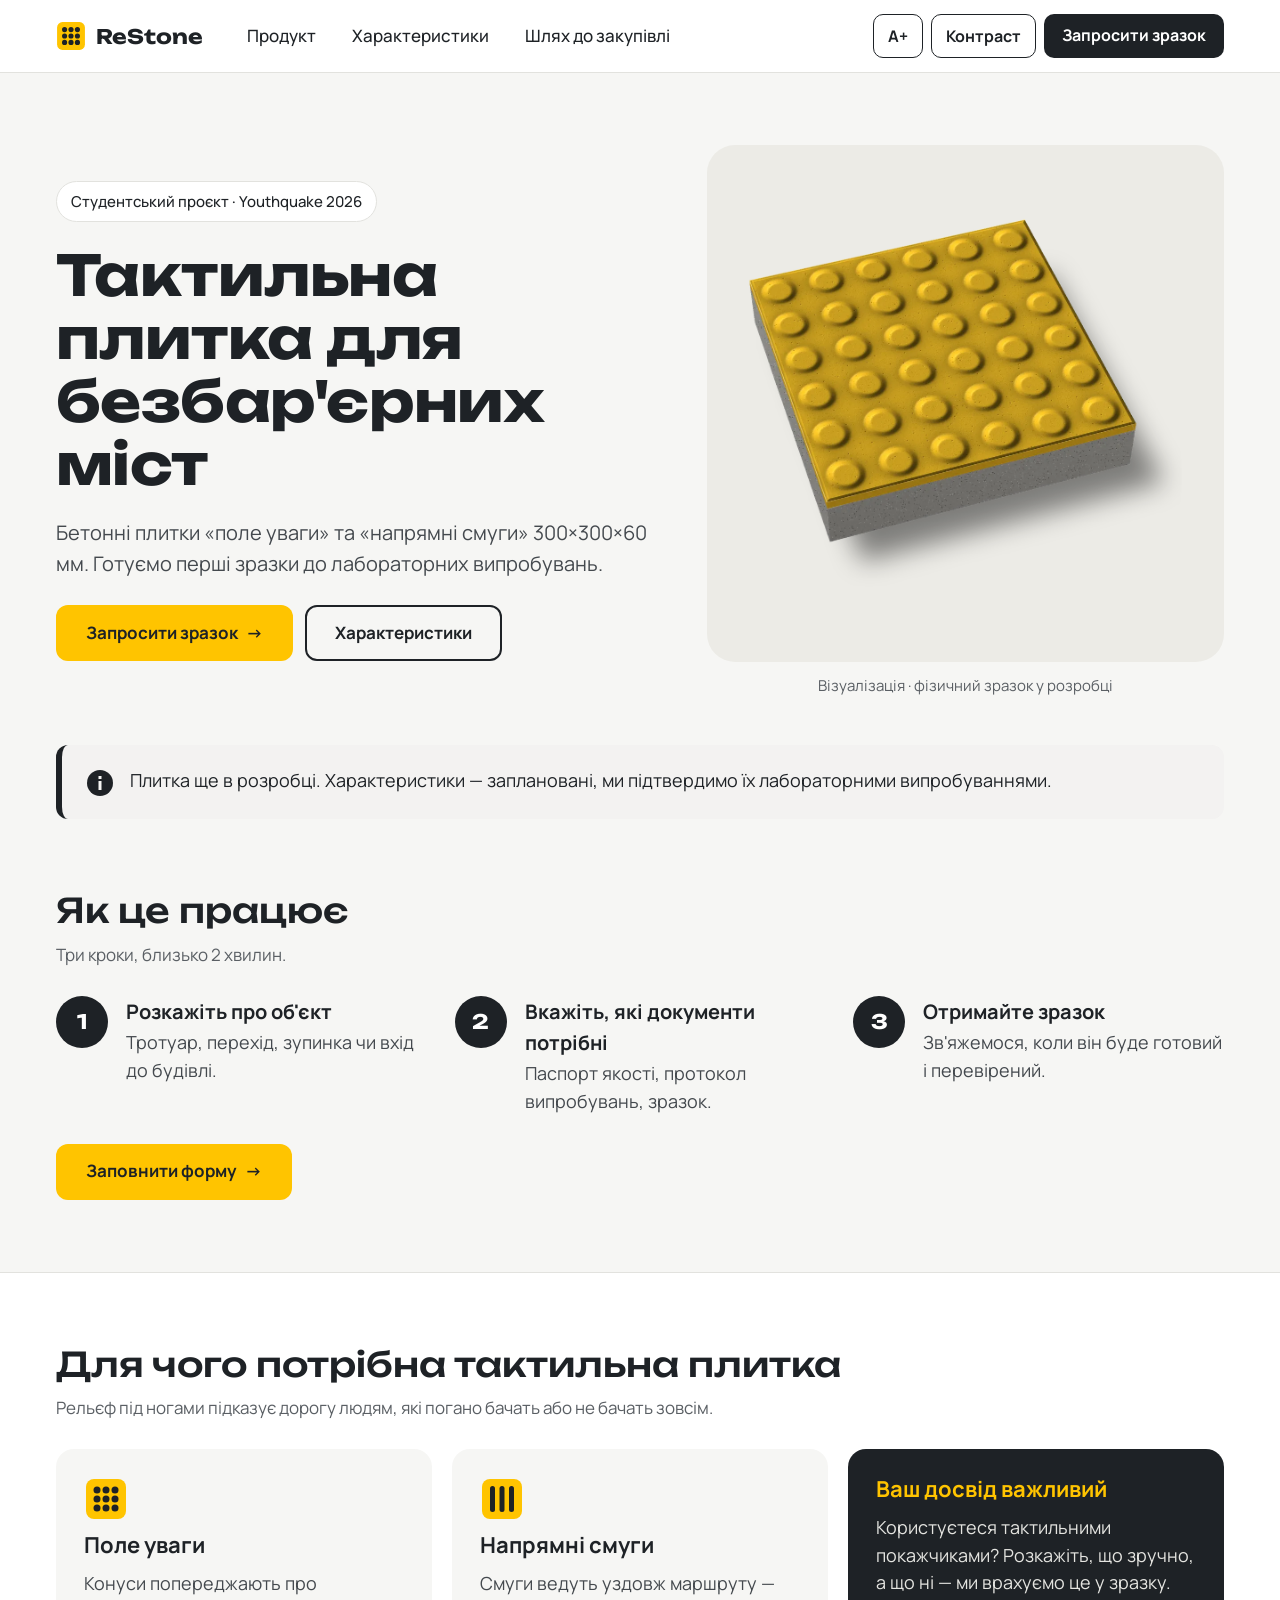
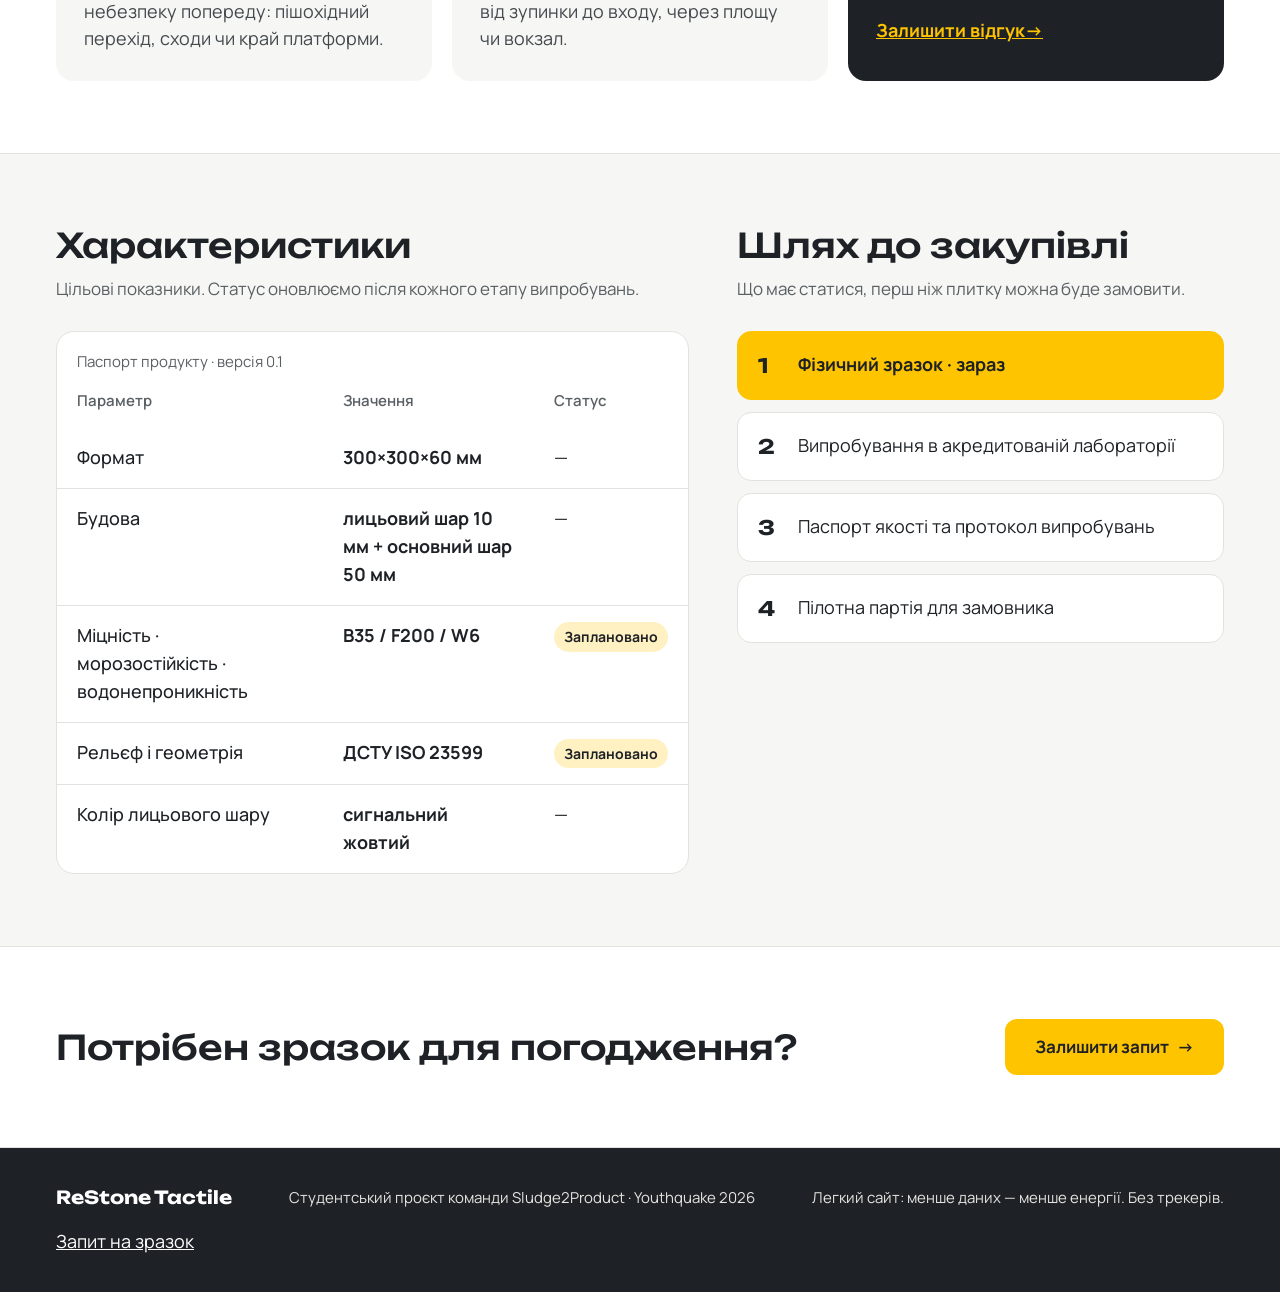
==== index.html @ ce175da4 "Сайт у корені репозиторію" ====
<!doctype html>
<html lang="uk">
<head>
<meta charset="utf-8">
<meta name="viewport" content="width=device-width, initial-scale=1">
<title>ReStone Tactile — тактильна плитка для безбар'єрних міст</title>
<meta name="description" content="Бетонна тактильна плитка «поле уваги» та «напрямні смуги» 300×300×60 мм. Студентський проєкт Youthquake 2026: готуємо перші зразки до лабораторних випробувань.">
<meta name="theme-color" content="#FFC400">
<meta property="og:type" content="website">
<meta property="og:locale" content="uk_UA">
<meta property="og:title" content="ReStone Tactile — тактильна плитка для безбар'єрних міст">
<meta property="og:description" content="Бетонна тактильна плитка 300×300×60 мм. Залиште запит на зразок або відгук.">
<meta property="og:image" content="img/og.jpg">
<meta name="twitter:card" content="summary_large_image">
<link rel="icon" href="img/favicon.svg" type="image/svg+xml">
<script>
  // Застосувати збережені налаштування доступності до першого малювання
  (function () {
    try {
      var s = localStorage.getItem('rs-scale'); if (s && s !== '0') document.documentElement.setAttribute('data-scale', s);
      if (localStorage.getItem('rs-contrast') === 'high') document.documentElement.setAttribute('data-contrast', 'high');
    } catch (e) {}
  })();
</script>
<link rel="preconnect" href="https://fonts.googleapis.com">
<link rel="preconnect" href="https://fonts.gstatic.com" crossorigin>
<link href="https://fonts.googleapis.com/css2?family=Manrope:wght@400;500;600;700&family=Unbounded:wght@500;700&display=swap" rel="stylesheet">
<link rel="preload" as="image" href="img/tile.webp" type="image/webp">
<link rel="stylesheet" href="styles.css">
</head>
<body>
<a class="skip-link" href="#main">Перейти до змісту</a>

<header class="site-header">
  <div class="wrap header-row">
    <a class="logo" href="index.html" aria-label="ReStone — на головну">
      <svg width="30" height="30" viewBox="0 0 28 28" aria-hidden="true"><rect x="1" y="1" width="26" height="26" rx="5" fill="#FFC400"/><g fill="#1E2226"><circle cx="8" cy="8" r="2.4"/><circle cx="14" cy="8" r="2.4"/><circle cx="20" cy="8" r="2.4"/><circle cx="8" cy="14" r="2.4"/><circle cx="14" cy="14" r="2.4"/><circle cx="20" cy="14" r="2.4"/><circle cx="8" cy="20" r="2.4"/><circle cx="14" cy="20" r="2.4"/><circle cx="20" cy="20" r="2.4"/></g></svg>
      ReStone
    </a>
    <button class="nav-toggle" type="button" aria-expanded="false" aria-controls="nav-panel">
      <svg width="20" height="20" viewBox="0 0 20 20" aria-hidden="true"><path d="M2 5h16M2 10h16M2 15h16" stroke="currentColor" stroke-width="2" stroke-linecap="round"/></svg>
      Меню
    </button>
    <div class="nav-panel" id="nav-panel">
      <nav class="main-nav" aria-label="Основне меню">
        <ul>
          <li><a href="#product">Продукт</a></li>
          <li><a href="#specs">Характеристики</a></li>
          <li><a href="#path">Шлях до закупівлі</a></li>
        </ul>
      </nav>
      <div class="tools">
        <button class="tool-btn" type="button" data-action="scale" aria-pressed="false" aria-label="Збільшити шрифт">A+</button>
        <button class="tool-btn" type="button" data-action="contrast" aria-pressed="false">Контраст</button>
        <a class="btn btn-dark btn-sm" href="form.html">Запросити зразок</a>
      </div>
    </div>
  </div>
</header>

<main id="main" tabindex="-1">

  <section class="hero" aria-labelledby="hero-title">
    <div class="wrap hero-grid">
      <div class="hero-text">
        <span class="pill">Студентський проєкт · Youthquake 2026</span>
        <h1 id="hero-title">Тактильна плитка для безбар'єрних міст</h1>
        <p class="hero-sub">Бетонні плитки «поле уваги» та «напрямні смуги» 300×300×60 мм. Готуємо перші зразки до лабораторних випробувань.</p>
        <div class="hero-actions">
          <a class="btn btn-primary" href="form.html">Запросити зразок <span aria-hidden="true">→</span></a>
          <a class="btn btn-outline" href="#specs">Характеристики</a>
        </div>
      </div>
      <figure class="tile-figure">
        <div class="tile-frame">
          <img src="img/tile.webp" width="1000" height="855" fetchpriority="high"
               alt="Візуалізація двошарової бетонної тактильної плитки: жовтий лицьовий шар із конусами «поле уваги» і сірий бетонний основний шар">
        </div>
        <figcaption>Візуалізація · фізичний зразок у розробці</figcaption>
      </figure>
    </div>
  </section>

  <div class="wrap">
    <div class="note" role="note">
      <svg width="28" height="28" viewBox="0 0 28 28" aria-hidden="true"><circle cx="14" cy="14" r="13" fill="currentColor"/><rect x="12.5" y="12" width="3" height="9" fill="var(--bg)"/><rect x="12.5" y="7" width="3" height="3" fill="var(--bg)"/></svg>
      <p>Плитка ще в розробці. Характеристики — заплановані, ми підтвердимо їх лабораторними випробуваннями.</p>
    </div>
  </div>

  <section class="section" aria-labelledby="how-title">
    <div class="wrap">
      <h2 class="section-title" id="how-title">Як це працює</h2>
      <p class="section-lead">Три кроки, близько 2 хвилин.</p>
      <ol class="steps">
        <li><span class="step-num" aria-hidden="true">1</span><div><strong>Розкажіть про об'єкт</strong><span>Тротуар, перехід, зупинка чи вхід до будівлі.</span></div></li>
        <li><span class="step-num" aria-hidden="true">2</span><div><strong>Вкажіть, які документи потрібні</strong><span>Паспорт якості, протокол випробувань, зразок.</span></div></li>
        <li><span class="step-num" aria-hidden="true">3</span><div><strong>Отримайте зразок</strong><span>Зв'яжемося, коли він буде готовий і перевірений.</span></div></li>
      </ol>
      <p style="margin-top:28px"><a class="btn btn-primary" href="form.html">Заповнити форму <span aria-hidden="true">→</span></a></p>
    </div>
  </section>

  <section class="section section-white" id="product" aria-labelledby="product-title">
    <div class="wrap">
      <h2 class="section-title" id="product-title">Для чого потрібна тактильна плитка</h2>
      <p class="section-lead">Рельєф під ногами підказує дорогу людям, які погано бачать або не бачать зовсім.</p>
      <div class="cards">
        <article class="card">
          <svg width="44" height="44" viewBox="0 0 44 44" aria-hidden="true"><rect x="2" y="2" width="40" height="40" rx="8" fill="#FFC400"/><g fill="#1E2226"><circle cx="13" cy="13" r="3.5"/><circle cx="22" cy="13" r="3.5"/><circle cx="31" cy="13" r="3.5"/><circle cx="13" cy="22" r="3.5"/><circle cx="22" cy="22" r="3.5"/><circle cx="31" cy="22" r="3.5"/><circle cx="13" cy="31" r="3.5"/><circle cx="22" cy="31" r="3.5"/><circle cx="31" cy="31" r="3.5"/></g></svg>
          <h3>Поле уваги</h3>
          <p>Конуси попереджають про небезпеку попереду: пішохідний перехід, сходи чи край платформи.</p>
        </article>
        <article class="card">
          <svg width="44" height="44" viewBox="0 0 44 44" aria-hidden="true"><rect x="2" y="2" width="40" height="40" rx="8" fill="#FFC400"/><g fill="#1E2226"><rect x="10" y="9" width="5" height="26" rx="2.5"/><rect x="19.5" y="9" width="5" height="26" rx="2.5"/><rect x="29" y="9" width="5" height="26" rx="2.5"/></g></svg>
          <h3>Напрямні смуги</h3>
          <p>Смуги ведуть уздовж маршруту — від зупинки до входу, через площу чи вокзал.</p>
        </article>
        <article class="card card-dark">
          <h3>Ваш досвід важливий</h3>
          <p>Користуєтеся тактильними покажчиками? Розкажіть, що зручно, а що ні — ми врахуємо це у зразку.</p>
          <a href="form.html">Залишити відгук <span aria-hidden="true">→</span></a>
        </article>
      </div>
    </div>
  </section>

  <section class="section" aria-labelledby="specs-title">
    <div class="wrap specs-grid">
      <div id="specs">
        <h2 class="section-title" id="specs-title">Характеристики</h2>
        <p class="section-lead">Цільові показники. Статус оновлюємо після кожного етапу випробувань.</p>
        <div class="spec">
          <table>
            <caption>Паспорт продукту · версія 0.1</caption>
            <thead>
              <tr><th scope="col">Параметр</th><th scope="col">Значення</th><th scope="col">Статус</th></tr>
            </thead>
            <tbody>
              <tr><th scope="row">Формат</th><td class="val">300×300×60 мм</td><td class="empty">—</td></tr>
              <tr><th scope="row">Будова</th><td class="val">лицьовий шар 10 мм + основний шар 50 мм</td><td class="empty">—</td></tr>
              <tr><th scope="row">Міцність · морозостійкість · водонепроникність</th><td class="val">B35 / F200 / W6</td><td><span class="badge">Заплановано</span></td></tr>
              <tr><th scope="row">Рельєф і геометрія</th><td class="val">ДСТУ ISO 23599</td><td><span class="badge">Заплановано</span></td></tr>
              <tr><th scope="row">Колір лицьового шару</th><td class="val">сигнальний жовтий</td><td class="empty">—</td></tr>
            </tbody>
          </table>
        </div>
      </div>
      <div id="path">
        <h2 class="section-title">Шлях до закупівлі</h2>
        <p class="section-lead">Що має статися, перш ніж плитку можна буде замовити.</p>
        <ol class="path">
          <li class="step-row is-now"><b aria-hidden="true">1</b><span>Фізичний зразок<span class="visually-hidden"> — поточний етап</span> · зараз</span></li>
          <li class="step-row"><b aria-hidden="true">2</b><span>Випробування в акредитованій лабораторії</span></li>
          <li class="step-row"><b aria-hidden="true">3</b><span>Паспорт якості та протокол випробувань</span></li>
          <li class="step-row"><b aria-hidden="true">4</b><span>Пілотна партія для замовника</span></li>
        </ol>
      </div>
    </div>
  </section>

  <section class="section section-white" aria-labelledby="cta-title">
    <div class="wrap" style="display:flex;flex-wrap:wrap;gap:20px;justify-content:space-between;align-items:center">
      <h2 class="section-title" id="cta-title" style="margin:0">Потрібен зразок для погодження?</h2>
      <a class="btn btn-primary" href="form.html">Залишити запит <span aria-hidden="true">→</span></a>
    </div>
  </section>

</main>

<footer class="site-footer">
  <div class="wrap footer-row">
    <span class="footer-brand">ReStone Tactile</span>
    <p>Студентський проєкт команди Sludge2Product · Youthquake 2026</p>
    <p>Легкий сайт: менше даних — менше енергії. Без трекерів.</p>
    <a href="form.html">Запит на зразок</a>
  </div>
</footer>

<script src="app.js" defer></script>
</body>
</html>
---- styles.css ----
/* ReStone Tactile — стилі. Mobile-first, без фреймворків. */

:root {
  --bg: #F6F6F4;
  --surface: #FFFFFF;
  --surface-2: #ECEBE6;
  --text: #1E2226;
  --text-2: #44494E;
  --text-3: #5A5F64;
  --line: #E2E2DE;
  --line-strong: #8A8F94;
  --accent: #FFC400;          /* лише як фон під темним текстом */
  --on-accent: #1E2226;
  --badge: #FFF1C2;
  --dark: #1E2226;
  --on-dark: #FFFFFF;
  --on-dark-2: #E4E4E0;
  --note: #F3F2F1;
  --hint: #FFF6D6;
  --error: #B3261E;
  --error-bg: #FDECEA;
  --focus: #1E2226;
  --radius: 12px;
  --radius-lg: 18px;
  --wrap: 1200px;
  --gutter: 16px;
  --font-head: "Unbounded", "Manrope", system-ui, sans-serif;
  --font-body: "Manrope", system-ui, -apple-system, "Segoe UI", Roboto, sans-serif;
}

/* Висококонтрастна тема (кнопка «Контраст») */
html[data-contrast="high"] {
  --bg: #000000;
  --surface: #000000;
  --surface-2: #111111;
  --text: #FFFFFF;
  --text-2: #FFFFFF;
  --text-3: #FFFFFF;
  --line: #FFFFFF;
  --line-strong: #FFFFFF;
  --accent: #FFD500;
  --on-accent: #000000;
  --badge: #FFD500;
  --dark: #000000;
  --on-dark: #FFFFFF;
  --on-dark-2: #FFFFFF;
  --note: #000000;
  --hint: #000000;
  --error: #FF8A80;
  --error-bg: #000000;
  --focus: #FFD500;
}
html[data-contrast="high"] .card,
html[data-contrast="high"] .note,
html[data-contrast="high"] .spec,
html[data-contrast="high"] .hint-box,
html[data-contrast="high"] .step-row,
html[data-contrast="high"] .tile-frame { border: 2px solid #FFFFFF; }
html[data-contrast="high"] .badge { color: #000000; }

*, *::before, *::after { box-sizing: border-box; }

html {
  font-size: 100%;
  -webkit-text-size-adjust: 100%;
  scroll-behavior: smooth;
}
html[data-scale="1"] { font-size: 115%; }
html[data-scale="2"] { font-size: 130%; }

body {
  margin: 0;
  background: var(--bg);
  color: var(--text);
  font-family: var(--font-body);
  font-size: 1.125rem;   /* 18px */
  line-height: 1.55;
}

img { max-width: 100%; height: auto; display: block; }
a { color: inherit; }
a:hover { text-decoration-thickness: 2px; }
h1, h2, h3 { margin: 0; line-height: 1.12; }
p { margin: 0; }

:focus-visible {
  outline: 3px solid var(--focus);
  outline-offset: 3px;
  border-radius: 4px;
}

.wrap {
  max-width: var(--wrap);
  margin: 0 auto;
  padding: 0 var(--gutter);
}

.skip-link {
  position: absolute;
  left: 8px;
  top: -100px;
  z-index: 100;
  padding: 12px 18px;
  background: var(--accent);
  color: var(--on-accent);
  font-weight: 700;
  border-radius: 8px;
}
.skip-link:focus { top: 8px; }

.visually-hidden {
  position: absolute !important;
  width: 1px; height: 1px;
  padding: 0; margin: -1px;
  overflow: hidden; clip: rect(0 0 0 0);
  white-space: nowrap; border: 0;
}

/* ---------- Кнопки ---------- */
.btn {
  display: inline-flex;
  align-items: center;
  justify-content: center;
  gap: 8px;
  min-height: 56px;
  padding: 0 28px;
  border-radius: var(--radius);
  border: 2px solid transparent;
  font: 700 1.0625rem/1.2 var(--font-body);
  text-decoration: none;
  cursor: pointer;
}
.btn-primary { background: var(--accent); color: var(--on-accent); }
.btn-primary:hover { filter: brightness(0.95); }
.btn-dark { background: var(--dark); color: var(--on-dark); }
html[data-contrast="high"] .btn-dark { border-color: #FFFFFF; }
.btn-outline { background: transparent; color: var(--text); border-color: var(--text); }
.btn-sm { min-height: 44px; padding: 0 16px; font-size: 1rem; border-radius: 10px; }

/* ---------- Шапка ---------- */
.site-header {
  position: sticky;
  top: 0;
  z-index: 50;
  background: var(--surface);
  border-bottom: 1px solid var(--line);
}
.header-row {
  display: flex;
  align-items: center;
  gap: 16px;
  min-height: 72px;
  flex-wrap: wrap;
  padding-top: 8px;
  padding-bottom: 8px;
}
.logo {
  display: inline-flex;
  align-items: center;
  gap: 10px;
  font-family: var(--font-head);
  font-weight: 700;
  font-size: 1.25rem;
  text-decoration: none;
  min-height: 44px;
}
.logo svg { flex: 0 0 auto; }

.nav-toggle {
  margin-left: auto;
  display: inline-flex;
  align-items: center;
  gap: 8px;
  min-height: 44px;
  padding: 0 14px;
  border: 1.5px solid var(--text);
  border-radius: 10px;
  background: var(--surface);
  color: var(--text);
  font: 600 1rem var(--font-body);
  cursor: pointer;
}
.nav-panel {
  display: none;
  flex-basis: 100%;
  flex-direction: column;
  gap: 16px;
  padding: 8px 0 16px;
}
.nav-panel.is-open { display: flex; }
.main-nav ul {
  list-style: none;
  margin: 0;
  padding: 0;
  display: flex;
  flex-direction: column;
  gap: 4px;
}
.main-nav a {
  display: flex;
  align-items: center;
  min-height: 48px;
  padding: 0 4px;
  font-weight: 500;
  font-size: 1.0625rem;
  text-decoration: none;
}
.main-nav a:hover { text-decoration: underline; }
.tools { display: flex; flex-wrap: wrap; gap: 8px; }
.tool-btn {
  min-height: 44px;
  min-width: 44px;
  padding: 0 14px;
  border: 1.5px solid var(--text);
  border-radius: 10px;
  background: var(--surface);
  color: var(--text);
  font: 700 1rem var(--font-body);
  cursor: pointer;
}
.tool-btn[aria-pressed="true"] { background: var(--text); color: var(--bg); }

@media (min-width: 960px) {
  .nav-toggle { display: none; }
  .nav-panel {
    display: flex;
    flex-basis: auto;
    flex: 1 1 auto;
    flex-direction: row;
    align-items: center;
    justify-content: space-between;
    padding: 0;
  }
  .main-nav { margin-left: 24px; }
  .main-nav ul { flex-direction: row; gap: 28px; }
}

/* ---------- Секції ---------- */
section[id], main[id] { scroll-margin-top: 96px; }
.section { padding: 56px 0; }
.section-white { background: var(--surface); border-top: 1px solid var(--line); border-bottom: 1px solid var(--line); }
.section-title {
  font-family: var(--font-head);
  font-weight: 500;
  font-size: 1.75rem;
  margin-bottom: 12px;
}
.section-lead { color: var(--text-3); font-size: 1.0625rem; margin-bottom: 28px; max-width: 40em; }

/* ---------- Hero ---------- */
.hero { padding: 40px 0 32px; }
.hero-grid { display: grid; gap: 40px; align-items: center; }
.hero-text { display: flex; flex-direction: column; gap: 22px; }
.pill {
  align-self: flex-start;
  padding: 8px 14px;
  border-radius: 999px;
  background: var(--surface);
  border: 1px solid var(--line);
  font-size: 0.9375rem;
  font-weight: 500;
}
.hero h1 {
  font-family: var(--font-head);
  font-weight: 700;
  font-size: 2.25rem;
  letter-spacing: -0.01em;
}
.hero-sub { font-size: 1.25rem; color: var(--text-2); max-width: 34em; }
.hero-actions { display: flex; flex-wrap: wrap; gap: 12px; padding-top: 4px; }

.tile-figure { margin: 0; display: flex; flex-direction: column; align-items: center; gap: 12px; }
.tile-frame {
  width: 100%;
  max-width: 520px;
  aspect-ratio: 1;
  background: var(--surface-2);
  border-radius: 28px;
  display: flex;
  align-items: center;
  justify-content: center;
  overflow: hidden;
}
.tile-frame img { width: 86%; }
.tile-figure figcaption { font-size: 0.9375rem; color: var(--text-3); }

@media (min-width: 960px) {
  .hero { padding: 72px 0 48px; }
  .hero-grid { grid-template-columns: 1.15fr 1fr; gap: 56px; }
  .hero h1 { font-size: 3.5rem; }
  .section { padding: 72px 0; }
  .section-title { font-size: 2.125rem; }
}

/* Анімації: лише поява і повільне «дихання» плитки */
@keyframes tileIn { from { opacity: 0; transform: translateY(16px); } to { opacity: 1; transform: none; } }
@keyframes tileFloat { 0%, 100% { transform: translateY(0); } 50% { transform: translateY(-7px); } }
.tile-frame { animation: tileIn .8s ease-out both; }
.tile-frame img { animation: tileFloat 7s ease-in-out 1s infinite; }
@media (prefers-reduced-motion: reduce) {
  html { scroll-behavior: auto; }
  .tile-frame, .tile-frame img { animation: none; }
}

/* ---------- Плашка «в розробці» ---------- */
.note {
  display: flex;
  gap: 16px;
  align-items: flex-start;
  padding: 22px 24px;
  background: var(--note);
  border-radius: var(--radius);
  border-left: 6px solid var(--text);
}
.note svg { flex: 0 0 auto; margin-top: 2px; }
.note p { font-size: 1.125rem; }

/* ---------- Кроки ---------- */
.steps { list-style: none; margin: 0; padding: 0; display: grid; gap: 20px; }
.steps li { display: flex; gap: 18px; align-items: flex-start; }
.step-num {
  flex: 0 0 52px;
  height: 52px;
  border-radius: 50%;
  background: var(--dark);
  color: var(--on-dark);
  display: flex;
  align-items: center;
  justify-content: center;
  font-family: var(--font-head);
  font-weight: 700;
  font-size: 1.25rem;
}
html[data-contrast="high"] .step-num { border: 2px solid #FFFFFF; }
.steps strong { display: block; font-size: 1.25rem; margin-bottom: 2px; }
.steps span { color: var(--text-2); }
@media (min-width: 960px) { .steps { grid-template-columns: repeat(3, 1fr); gap: 28px; } }

/* ---------- Картки ---------- */
.cards { display: grid; gap: 20px; }
.card {
  padding: 28px;
  border-radius: var(--radius-lg);
  background: var(--bg);
  display: flex;
  flex-direction: column;
  gap: 12px;
}
.card h3 { font-size: 1.375rem; }
.card p { color: var(--text-2); }
.card-dark { background: var(--dark); color: var(--on-dark); }
.card-dark h3 { color: var(--accent); }
.card-dark p { color: var(--on-dark-2); }
.card-dark a { color: var(--accent); font-weight: 700; display: inline-flex; min-height: 44px; align-items: center; }
@media (min-width: 960px) { .cards { grid-template-columns: repeat(3, 1fr); } }

/* ---------- Характеристики ---------- */
.specs-grid { display: grid; gap: 48px; }
@media (min-width: 960px) { .specs-grid { grid-template-columns: 1.3fr 1fr; } }
.spec {
  background: var(--surface);
  border: 1px solid var(--line);
  border-radius: var(--radius-lg);
  overflow-x: auto;
}
.spec table { width: 100%; border-collapse: collapse; }
.spec caption { text-align: left; padding: 18px 20px 0; color: var(--text-3); font-size: 0.9375rem; }
.spec th, .spec td { padding: 16px 20px; text-align: left; vertical-align: top; border-bottom: 1px solid var(--line); }
.spec tr:last-child th, .spec tr:last-child td { border-bottom: 0; }
.spec thead th { font-size: 0.9375rem; color: var(--text-3); font-weight: 600; }
.spec tbody th { font-weight: 500; }
.spec td.val { font-weight: 700; }
.badge {
  display: inline-block;
  padding: 4px 10px;
  border-radius: 999px;
  background: var(--badge);
  color: var(--text);
  font-size: 0.875rem;
  font-weight: 700;
  white-space: nowrap;
}

.path { list-style: none; margin: 0; padding: 0; display: flex; flex-direction: column; gap: 12px; }
.step-row {
  display: flex;
  gap: 16px;
  align-items: center;
  padding: 18px 20px;
  border-radius: 14px;
  background: var(--surface);
  border: 1px solid var(--line);
}
.step-row b { font-family: var(--font-head); font-size: 1.25rem; min-width: 1.2em; }
.step-row.is-now { background: var(--accent); color: var(--on-accent); border-color: var(--accent); font-weight: 700; }

/* ---------- Підвал ---------- */
.site-footer { background: var(--dark); color: var(--on-dark-2); }
html[data-contrast="high"] .site-footer { border-top: 2px solid #FFFFFF; }
.footer-row {
  display: flex;
  flex-wrap: wrap;
  gap: 16px 32px;
  justify-content: space-between;
  align-items: center;
  padding-top: 36px;
  padding-bottom: 36px;
}
.footer-brand { font-family: var(--font-head); font-weight: 700; color: var(--on-dark); font-size: 1.125rem; }
.site-footer p { font-size: 0.9375rem; }
.site-footer a { color: var(--on-dark); }

/* ---------- Форма ---------- */
.form-page { max-width: 880px; margin: 0 auto; padding: 40px var(--gutter) 72px; }
.form-head { display: flex; flex-direction: column; gap: 12px; margin-bottom: 32px; }
.form-head h1 { font-family: var(--font-head); font-weight: 700; font-size: 2rem; }
.form-head p { color: var(--text-2); }
@media (min-width: 960px) { .form-head h1 { font-size: 2.5rem; } }

.form { display: flex; flex-direction: column; gap: 32px; }
.field { display: flex; flex-direction: column; gap: 10px; }
.field > label, legend { font-size: 1.1875rem; font-weight: 700; }
.req { color: var(--error); }
html[data-contrast="high"] .req { color: var(--accent); }
.help { font-size: 1rem; color: var(--text-3); }
fieldset { border: 0; margin: 0; padding: 0; min-width: 0; }
legend { padding: 0 0 12px; }

.input, .textarea {
  width: 100%;
  min-height: 56px;
  padding: 0 18px;
  border: 2px solid var(--line-strong);
  border-radius: var(--radius);
  background: var(--surface);
  color: var(--text);
  font: 400 1.125rem var(--font-body);
}
.textarea { padding: 14px 18px; min-height: 140px; resize: vertical; line-height: 1.5; }
.input:focus-visible, .textarea:focus-visible { outline-offset: 1px; }
.input[aria-invalid="true"] { border-color: var(--error); }

.choices { display: flex; flex-wrap: wrap; gap: 10px; }
.choice { position: relative; }
.choice input {
  position: absolute;
  opacity: 0;
  width: 1px; height: 1px;
}
.choice span {
  display: inline-flex;
  align-items: center;
  gap: 10px;
  min-height: 52px;
  padding: 0 18px;
  border: 2px solid var(--line);
  border-radius: var(--radius);
  background: var(--surface);
  font-size: 1.0625rem;
  font-weight: 600;
  cursor: pointer;
}
.choice.pill-choice span { border-radius: 999px; }
.choice input:checked + span { background: var(--text); color: var(--bg); border-color: var(--text); }
.choice input:focus-visible + span { outline: 3px solid var(--focus); outline-offset: 3px; }
.choice input[type="checkbox"] + span::before {
  content: "";
  width: 20px; height: 20px;
  border: 2px solid currentColor;
  border-radius: 5px;
  flex: 0 0 auto;
}
.choice input[type="checkbox"]:checked + span::before {
  background: var(--accent);
  border-color: var(--accent);
  box-shadow: inset 0 0 0 3px var(--text);
}

.scale { display: flex; flex-wrap: wrap; gap: 10px; align-items: center; }
.scale .choice span { width: 56px; min-height: 56px; justify-content: center; padding: 0; font-size: 1.1875rem; }
.scale .choice input:checked + span { background: var(--accent); color: var(--on-accent); border-color: var(--text); }
.scale-label { font-size: 0.9375rem; color: var(--text-3); }

.hint-box { padding: 24px; background: var(--hint); border-radius: var(--radius-lg); }

.consent { display: flex; gap: 12px; align-items: flex-start; font-size: 1rem; }
.consent input { width: 24px; height: 24px; margin: 2px 0 0; flex: 0 0 auto; accent-color: var(--text); }

.error-text { color: var(--error); font-weight: 600; font-size: 1rem; }
.error-text:empty { display: none; }
.error-summary {
  margin-bottom: 28px;
  padding: 20px 24px;
  border: 3px solid var(--error);
  border-radius: var(--radius);
  background: var(--error-bg);
}
.error-summary h2 { font-size: 1.25rem; margin-bottom: 8px; }
.error-summary ul { margin: 0; padding-left: 20px; }
.error-summary a { font-weight: 700; color: var(--error); }

.hp { position: absolute; left: -9999px; width: 1px; height: 1px; overflow: hidden; }

.submit-row { display: flex; flex-wrap: wrap; gap: 16px; align-items: center; }
.btn[disabled] { opacity: .6; cursor: wait; }
.form-status { font-weight: 600; }

.thanks { display: flex; flex-direction: column; gap: 20px; align-items: flex-start; padding: 56px 0; }
.thanks h1 { font-family: var(--font-head); font-weight: 700; font-size: 2.5rem; }
.thanks p { color: var(--text-2); max-width: 32em; }

.page-back { display: inline-flex; align-items: center; min-height: 44px; font-family: var(--font-head); font-weight: 700; text-decoration: none; }
.time-note { font-size: 0.9375rem; color: var(--text-3); margin-left: auto; }
.form-header-row { display: flex; align-items: center; gap: 16px; flex-wrap: wrap; min-height: 72px; }

/* Сітки: дозволити вмісту стискатися */
.hero-grid > *, .specs-grid > * { min-width: 0; }

/* Таблиця характеристик на вузьких екранах — картками */
@media (max-width: 599px) {
  .spec thead { position: absolute; width: 1px; height: 1px; overflow: hidden; clip: rect(0 0 0 0); }
  .spec table, .spec tbody, .spec tr, .spec th, .spec td { display: block; }
  .spec tr { padding: 16px 20px; border-bottom: 1px solid var(--line); }
  .spec tr:last-child { border-bottom: 0; }
  .spec th, .spec td { padding: 0; border: 0; }
  .spec tbody th { color: var(--text-3); font-size: 1rem; margin-bottom: 4px; }
  .spec td.empty { display: none; }
  .spec td + td { margin-top: 8px; }
}

/* Цифри кроків завжди світлі на темному колі */
.steps .step-num { color: var(--on-dark); }
@media (max-width: 599px) {
  .spec caption { display: block; width: auto; padding: 16px 20px 4px; }
}
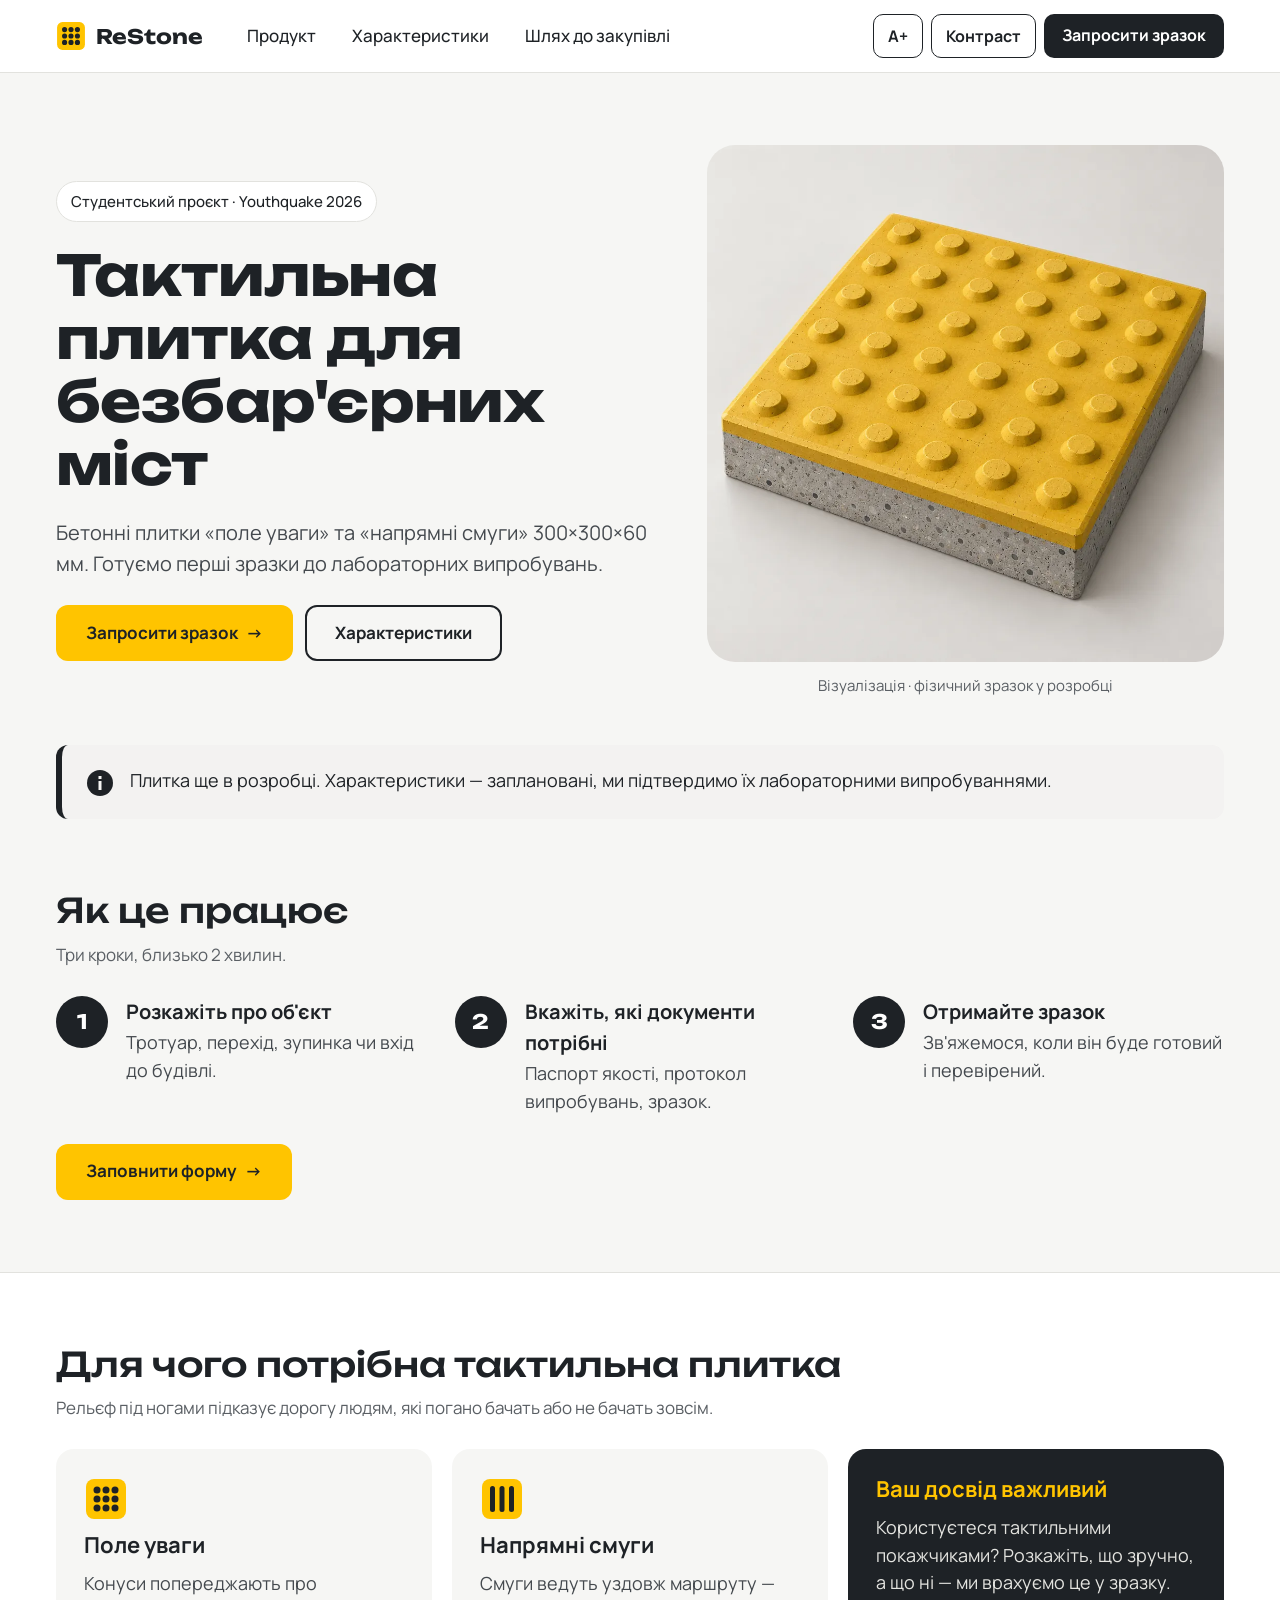
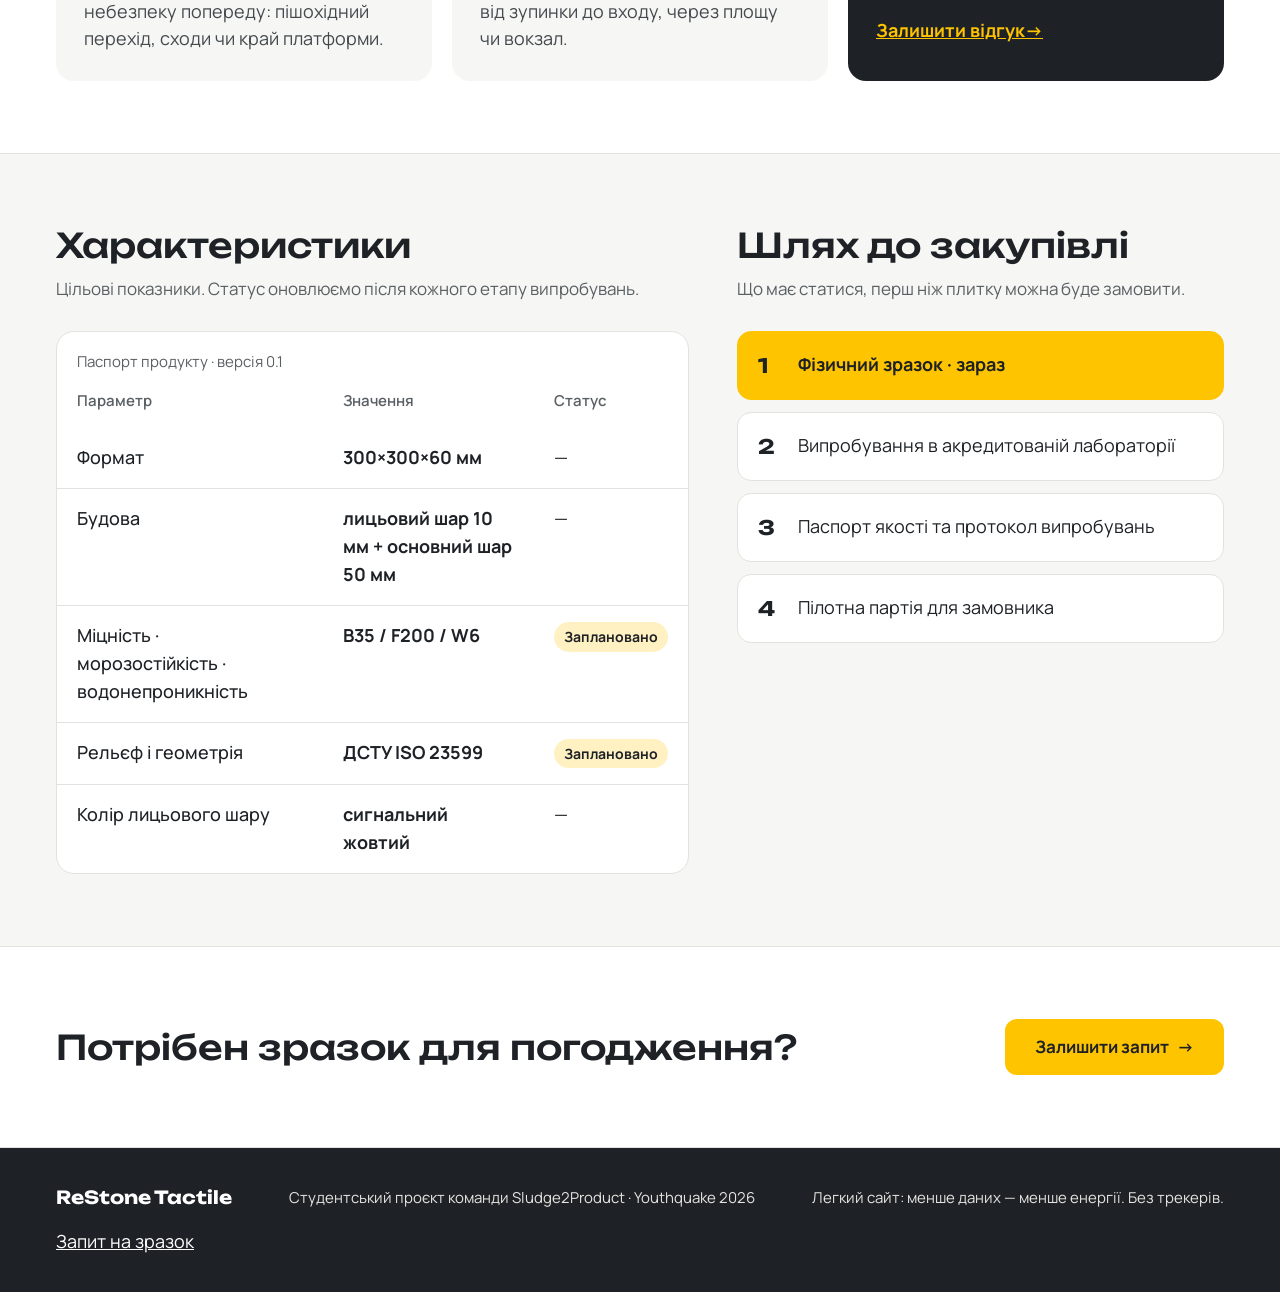
==== commit e5e98bb6: "Update image dimensions and enhance CSS styles for better layout and accessibility" ====
--- a/index.html
+++ b/index.html
@@ -73,7 +73,7 @@
       </div>
       <figure class="tile-figure">
         <div class="tile-frame">
-          <img src="img/tile.webp" width="1000" height="855" fetchpriority="high"
+          <img src="img/tile.webp" width="1000" height="1000" fetchpriority="high"
                alt="Візуалізація двошарової бетонної тактильної плитки: жовтий лицьовий шар із конусами «поле уваги» і сірий бетонний основний шар">
         </div>
         <figcaption>Візуалізація · фізичний зразок у розробці</figcaption>
--- a/styles.css
+++ b/styles.css
@@ -9,7 +9,8 @@
   --text-3: #5A5F64;
   --line: #E2E2DE;
   --line-strong: #8A8F94;
-  --accent: #FFC400;          /* лише як фон під темним текстом */
+  --accent: #FFC400;
+  /* лише як фон під темним текстом */
   --on-accent: #1E2226;
   --badge: #FFF1C2;
   --dark: #1E2226;
@@ -50,38 +51,74 @@
   --error-bg: #000000;
   --focus: #FFD500;
 }
+
 html[data-contrast="high"] .card,
 html[data-contrast="high"] .note,
 html[data-contrast="high"] .spec,
 html[data-contrast="high"] .hint-box,
 html[data-contrast="high"] .step-row,
-html[data-contrast="high"] .tile-frame { border: 2px solid #FFFFFF; }
-html[data-contrast="high"] .badge { color: #000000; }
-
-*, *::before, *::after { box-sizing: border-box; }
+html[data-contrast="high"] .tile-frame {
+  border: 2px solid #FFFFFF;
+}
+
+html[data-contrast="high"] .badge {
+  color: #000000;
+}
+
+*,
+*::before,
+*::after {
+  box-sizing: border-box;
+}
 
 html {
   font-size: 100%;
   -webkit-text-size-adjust: 100%;
   scroll-behavior: smooth;
 }
-html[data-scale="1"] { font-size: 115%; }
-html[data-scale="2"] { font-size: 130%; }
+
+html[data-scale="1"] {
+  font-size: 115%;
+}
+
+html[data-scale="2"] {
+  font-size: 130%;
+}
 
 body {
   margin: 0;
   background: var(--bg);
   color: var(--text);
   font-family: var(--font-body);
-  font-size: 1.125rem;   /* 18px */
+  font-size: 1.125rem;
+  /* 18px */
   line-height: 1.55;
 }
 
-img { max-width: 100%; height: auto; display: block; }
-a { color: inherit; }
-a:hover { text-decoration-thickness: 2px; }
-h1, h2, h3 { margin: 0; line-height: 1.12; }
-p { margin: 0; }
+img {
+  max-width: 100%;
+  height: auto;
+  display: block;
+}
+
+a {
+  color: inherit;
+}
+
+a:hover {
+  text-decoration-thickness: 2px;
+}
+
+h1,
+h2,
+h3 {
+  margin: 0;
+  line-height: 1.12;
+}
+
+p {
+  margin: 0;
+}
 
 :focus-visible {
   outline: 3px solid var(--focus);
@@ -106,14 +143,21 @@
   font-weight: 700;
   border-radius: 8px;
 }
-.skip-link:focus { top: 8px; }
+
+.skip-link:focus {
+  top: 8px;
+}
 
 .visually-hidden {
   position: absolute !important;
-  width: 1px; height: 1px;
-  padding: 0; margin: -1px;
-  overflow: hidden; clip: rect(0 0 0 0);
-  white-space: nowrap; border: 0;
+  width: 1px;
+  height: 1px;
+  padding: 0;
+  margin: -1px;
+  overflow: hidden;
+  clip: rect(0 0 0 0);
+  white-space: nowrap;
+  border: 0;
 }
 
 /* ---------- Кнопки ---------- */
@@ -130,12 +174,37 @@
   text-decoration: none;
   cursor: pointer;
 }
-.btn-primary { background: var(--accent); color: var(--on-accent); }
-.btn-primary:hover { filter: brightness(0.95); }
-.btn-dark { background: var(--dark); color: var(--on-dark); }
-html[data-contrast="high"] .btn-dark { border-color: #FFFFFF; }
-.btn-outline { background: transparent; color: var(--text); border-color: var(--text); }
-.btn-sm { min-height: 44px; padding: 0 16px; font-size: 1rem; border-radius: 10px; }
+
+.btn-primary {
+  background: var(--accent);
+  color: var(--on-accent);
+}
+
+.btn-primary:hover {
+  filter: brightness(0.95);
+}
+
+.btn-dark {
+  background: var(--dark);
+  color: var(--on-dark);
+}
+
+html[data-contrast="high"] .btn-dark {
+  border-color: #FFFFFF;
+}
+
+.btn-outline {
+  background: transparent;
+  color: var(--text);
+  border-color: var(--text);
+}
+
+.btn-sm {
+  min-height: 44px;
+  padding: 0 16px;
+  font-size: 1rem;
+  border-radius: 10px;
+}
 
 /* ---------- Шапка ---------- */
 .site-header {
@@ -145,6 +214,7 @@
   background: var(--surface);
   border-bottom: 1px solid var(--line);
 }
+
 .header-row {
   display: flex;
   align-items: center;
@@ -154,6 +224,7 @@
   padding-top: 8px;
   padding-bottom: 8px;
 }
+
 .logo {
   display: inline-flex;
   align-items: center;
@@ -164,7 +235,10 @@
   text-decoration: none;
   min-height: 44px;
 }
-.logo svg { flex: 0 0 auto; }
+
+.logo svg {
+  flex: 0 0 auto;
+}
 
 .nav-toggle {
   margin-left: auto;
@@ -180,6 +254,7 @@
   font: 600 1rem var(--font-body);
   cursor: pointer;
 }
+
 .nav-panel {
   display: none;
   flex-basis: 100%;
@@ -187,7 +262,11 @@
   gap: 16px;
   padding: 8px 0 16px;
 }
-.nav-panel.is-open { display: flex; }
+
+.nav-panel.is-open {
+  display: flex;
+}
+
 .main-nav ul {
   list-style: none;
   margin: 0;
@@ -196,6 +275,7 @@
   flex-direction: column;
   gap: 4px;
 }
+
 .main-nav a {
   display: flex;
   align-items: center;
@@ -205,8 +285,17 @@
   font-size: 1.0625rem;
   text-decoration: none;
 }
-.main-nav a:hover { text-decoration: underline; }
-.tools { display: flex; flex-wrap: wrap; gap: 8px; }
+
+.main-nav a:hover {
+  text-decoration: underline;
+}
+
+.tools {
+  display: flex;
+  flex-wrap: wrap;
+  gap: 8px;
+}
+
 .tool-btn {
   min-height: 44px;
   min-width: 44px;
@@ -218,10 +307,17 @@
   font: 700 1rem var(--font-body);
   cursor: pointer;
 }
-.tool-btn[aria-pressed="true"] { background: var(--text); color: var(--bg); }
+
+.tool-btn[aria-pressed="true"] {
+  background: var(--text);
+  color: var(--bg);
+}
 
 @media (min-width: 960px) {
-  .nav-toggle { display: none; }
+  .nav-toggle {
+    display: none;
+  }
+
   .nav-panel {
     display: flex;
     flex-basis: auto;
@@ -231,26 +327,64 @@
     justify-content: space-between;
     padding: 0;
   }
-  .main-nav { margin-left: 24px; }
-  .main-nav ul { flex-direction: row; gap: 28px; }
+
+  .main-nav {
+    margin-left: 24px;
+  }
+
+  .main-nav ul {
+    flex-direction: row;
+    gap: 28px;
+  }
 }
 
 /* ---------- Секції ---------- */
-section[id], main[id] { scroll-margin-top: 96px; }
-.section { padding: 56px 0; }
-.section-white { background: var(--surface); border-top: 1px solid var(--line); border-bottom: 1px solid var(--line); }
+section[id],
+main[id] {
+  scroll-margin-top: 96px;
+}
+
+.section {
+  padding: 56px 0;
+}
+
+.section-white {
+  background: var(--surface);
+  border-top: 1px solid var(--line);
+  border-bottom: 1px solid var(--line);
+}
+
 .section-title {
   font-family: var(--font-head);
   font-weight: 500;
   font-size: 1.75rem;
   margin-bottom: 12px;
 }
-.section-lead { color: var(--text-3); font-size: 1.0625rem; margin-bottom: 28px; max-width: 40em; }
+
+.section-lead {
+  color: var(--text-3);
+  font-size: 1.0625rem;
+  margin-bottom: 28px;
+  max-width: 40em;
+}
 
 /* ---------- Hero ---------- */
-.hero { padding: 40px 0 32px; }
-.hero-grid { display: grid; gap: 40px; align-items: center; }
-.hero-text { display: flex; flex-direction: column; gap: 22px; }
+.hero {
+  padding: 40px 0 32px;
+}
+
+.hero-grid {
+  display: grid;
+  gap: 40px;
+  align-items: center;
+}
+
+.hero-text {
+  display: flex;
+  flex-direction: column;
+  gap: 22px;
+}
+
 .pill {
   align-self: flex-start;
   padding: 8px 14px;
@@ -260,16 +394,35 @@
   font-size: 0.9375rem;
   font-weight: 500;
 }
+
 .hero h1 {
   font-family: var(--font-head);
   font-weight: 700;
   font-size: 2.25rem;
   letter-spacing: -0.01em;
 }
-.hero-sub { font-size: 1.25rem; color: var(--text-2); max-width: 34em; }
-.hero-actions { display: flex; flex-wrap: wrap; gap: 12px; padding-top: 4px; }
-
-.tile-figure { margin: 0; display: flex; flex-direction: column; align-items: center; gap: 12px; }
+
+.hero-sub {
+  font-size: 1.25rem;
+  color: var(--text-2);
+  max-width: 34em;
+}
+
+.hero-actions {
+  display: flex;
+  flex-wrap: wrap;
+  gap: 12px;
+  padding-top: 4px;
+}
+
+.tile-figure {
+  margin: 0;
+  display: flex;
+  flex-direction: column;
+  align-items: center;
+  gap: 12px;
+}
+
 .tile-frame {
   width: 100%;
   max-width: 520px;
@@ -281,25 +434,81 @@
   justify-content: center;
   overflow: hidden;
 }
-.tile-frame img { width: 86%; }
-.tile-figure figcaption { font-size: 0.9375rem; color: var(--text-3); }
+
+.tile-frame img {
+  width: 86%;
+}
+
+.tile-figure figcaption {
+  font-size: 0.9375rem;
+  color: var(--text-3);
+}
 
 @media (min-width: 960px) {
-  .hero { padding: 72px 0 48px; }
-  .hero-grid { grid-template-columns: 1.15fr 1fr; gap: 56px; }
-  .hero h1 { font-size: 3.5rem; }
-  .section { padding: 72px 0; }
-  .section-title { font-size: 2.125rem; }
+  .hero {
+    padding: 72px 0 48px;
+  }
+
+  .hero-grid {
+    grid-template-columns: 1.15fr 1fr;
+    gap: 56px;
+  }
+
+  .hero h1 {
+    font-size: 3.5rem;
+  }
+
+  .section {
+    padding: 72px 0;
+  }
+
+  .section-title {
+    font-size: 2.125rem;
+  }
 }
 
 /* Анімації: лише поява і повільне «дихання» плитки */
-@keyframes tileIn { from { opacity: 0; transform: translateY(16px); } to { opacity: 1; transform: none; } }
-@keyframes tileFloat { 0%, 100% { transform: translateY(0); } 50% { transform: translateY(-7px); } }
-.tile-frame { animation: tileIn .8s ease-out both; }
-.tile-frame img { animation: tileFloat 7s ease-in-out 1s infinite; }
+@keyframes tileIn {
+  from {
+    opacity: 0;
+    transform: translateY(16px);
+  }
+
+  to {
+    opacity: 1;
+    transform: none;
+  }
+}
+
+@keyframes tileFloat {
+
+  0%,
+  100% {
+    transform: translateY(0);
+  }
+
+  50% {
+    transform: translateY(-7px);
+  }
+}
+
+.tile-frame {
+  animation: tileIn .8s ease-out both;
+}
+
+.tile-frame img {
+  animation: tileFloat 7s ease-in-out 1s infinite;
+}
+
 @media (prefers-reduced-motion: reduce) {
-  html { scroll-behavior: auto; }
-  .tile-frame, .tile-frame img { animation: none; }
+  html {
+    scroll-behavior: auto;
+  }
+
+  .tile-frame,
+  .tile-frame img {
+    animation: none;
+  }
 }
 
 /* ---------- Плашка «в розробці» ---------- */
@@ -312,12 +521,31 @@
   border-radius: var(--radius);
   border-left: 6px solid var(--text);
 }
-.note svg { flex: 0 0 auto; margin-top: 2px; }
-.note p { font-size: 1.125rem; }
+
+.note svg {
+  flex: 0 0 auto;
+  margin-top: 2px;
+}
+
+.note p {
+  font-size: 1.125rem;
+}
 
 /* ---------- Кроки ---------- */
-.steps { list-style: none; margin: 0; padding: 0; display: grid; gap: 20px; }
-.steps li { display: flex; gap: 18px; align-items: flex-start; }
+.steps {
+  list-style: none;
+  margin: 0;
+  padding: 0;
+  display: grid;
+  gap: 20px;
+}
+
+.steps li {
+  display: flex;
+  gap: 18px;
+  align-items: flex-start;
+}
+
 .step-num {
   flex: 0 0 52px;
   height: 52px;
@@ -331,13 +559,34 @@
   font-weight: 700;
   font-size: 1.25rem;
 }
-html[data-contrast="high"] .step-num { border: 2px solid #FFFFFF; }
-.steps strong { display: block; font-size: 1.25rem; margin-bottom: 2px; }
-.steps span { color: var(--text-2); }
-@media (min-width: 960px) { .steps { grid-template-columns: repeat(3, 1fr); gap: 28px; } }
+
+html[data-contrast="high"] .step-num {
+  border: 2px solid #FFFFFF;
+}
+
+.steps strong {
+  display: block;
+  font-size: 1.25rem;
+  margin-bottom: 2px;
+}
+
+.steps span {
+  color: var(--text-2);
+}
+
+@media (min-width: 960px) {
+  .steps {
+    grid-template-columns: repeat(3, 1fr);
+    gap: 28px;
+  }
+}
 
 /* ---------- Картки ---------- */
-.cards { display: grid; gap: 20px; }
+.cards {
+  display: grid;
+  gap: 20px;
+}
+
 .card {
   padding: 28px;
   border-radius: var(--radius-lg);
@@ -346,30 +595,100 @@
   flex-direction: column;
   gap: 12px;
 }
-.card h3 { font-size: 1.375rem; }
-.card p { color: var(--text-2); }
-.card-dark { background: var(--dark); color: var(--on-dark); }
-.card-dark h3 { color: var(--accent); }
-.card-dark p { color: var(--on-dark-2); }
-.card-dark a { color: var(--accent); font-weight: 700; display: inline-flex; min-height: 44px; align-items: center; }
-@media (min-width: 960px) { .cards { grid-template-columns: repeat(3, 1fr); } }
+
+.card h3 {
+  font-size: 1.375rem;
+}
+
+.card p {
+  color: var(--text-2);
+}
+
+.card-dark {
+  background: var(--dark);
+  color: var(--on-dark);
+}
+
+.card-dark h3 {
+  color: var(--accent);
+}
+
+.card-dark p {
+  color: var(--on-dark-2);
+}
+
+.card-dark a {
+  color: var(--accent);
+  font-weight: 700;
+  display: inline-flex;
+  min-height: 44px;
+  align-items: center;
+}
+
+@media (min-width: 960px) {
+  .cards {
+    grid-template-columns: repeat(3, 1fr);
+  }
+}
 
 /* ---------- Характеристики ---------- */
-.specs-grid { display: grid; gap: 48px; }
-@media (min-width: 960px) { .specs-grid { grid-template-columns: 1.3fr 1fr; } }
+.specs-grid {
+  display: grid;
+  gap: 48px;
+}
+
+@media (min-width: 960px) {
+  .specs-grid {
+    grid-template-columns: 1.3fr 1fr;
+  }
+}
+
 .spec {
   background: var(--surface);
   border: 1px solid var(--line);
   border-radius: var(--radius-lg);
   overflow-x: auto;
 }
-.spec table { width: 100%; border-collapse: collapse; }
-.spec caption { text-align: left; padding: 18px 20px 0; color: var(--text-3); font-size: 0.9375rem; }
-.spec th, .spec td { padding: 16px 20px; text-align: left; vertical-align: top; border-bottom: 1px solid var(--line); }
-.spec tr:last-child th, .spec tr:last-child td { border-bottom: 0; }
-.spec thead th { font-size: 0.9375rem; color: var(--text-3); font-weight: 600; }
-.spec tbody th { font-weight: 500; }
-.spec td.val { font-weight: 700; }
+
+.spec table {
+  width: 100%;
+  border-collapse: collapse;
+}
+
+.spec caption {
+  text-align: left;
+  padding: 18px 20px 0;
+  color: var(--text-3);
+  font-size: 0.9375rem;
+}
+
+.spec th,
+.spec td {
+  padding: 16px 20px;
+  text-align: left;
+  vertical-align: top;
+  border-bottom: 1px solid var(--line);
+}
+
+.spec tr:last-child th,
+.spec tr:last-child td {
+  border-bottom: 0;
+}
+
+.spec thead th {
+  font-size: 0.9375rem;
+  color: var(--text-3);
+  font-weight: 600;
+}
+
+.spec tbody th {
+  font-weight: 500;
+}
+
+.spec td.val {
+  font-weight: 700;
+}
+
 .badge {
   display: inline-block;
   padding: 4px 10px;
@@ -381,7 +700,15 @@
   white-space: nowrap;
 }
 
-.path { list-style: none; margin: 0; padding: 0; display: flex; flex-direction: column; gap: 12px; }
+.path {
+  list-style: none;
+  margin: 0;
+  padding: 0;
+  display: flex;
+  flex-direction: column;
+  gap: 12px;
+}
+
 .step-row {
   display: flex;
   gap: 16px;
@@ -391,12 +718,30 @@
   background: var(--surface);
   border: 1px solid var(--line);
 }
-.step-row b { font-family: var(--font-head); font-size: 1.25rem; min-width: 1.2em; }
-.step-row.is-now { background: var(--accent); color: var(--on-accent); border-color: var(--accent); font-weight: 700; }
+
+.step-row b {
+  font-family: var(--font-head);
+  font-size: 1.25rem;
+  min-width: 1.2em;
+}
+
+.step-row.is-now {
+  background: var(--accent);
+  color: var(--on-accent);
+  border-color: var(--accent);
+  font-weight: 700;
+}
 
 /* ---------- Підвал ---------- */
-.site-footer { background: var(--dark); color: var(--on-dark-2); }
-html[data-contrast="high"] .site-footer { border-top: 2px solid #FFFFFF; }
+.site-footer {
+  background: var(--dark);
+  color: var(--on-dark-2);
+}
+
+html[data-contrast="high"] .site-footer {
+  border-top: 2px solid #FFFFFF;
+}
+
 .footer-row {
   display: flex;
   flex-wrap: wrap;
@@ -406,27 +751,96 @@
   padding-top: 36px;
   padding-bottom: 36px;
 }
-.footer-brand { font-family: var(--font-head); font-weight: 700; color: var(--on-dark); font-size: 1.125rem; }
-.site-footer p { font-size: 0.9375rem; }
-.site-footer a { color: var(--on-dark); }
+
+.footer-brand {
+  font-family: var(--font-head);
+  font-weight: 700;
+  color: var(--on-dark);
+  font-size: 1.125rem;
+}
+
+.site-footer p {
+  font-size: 0.9375rem;
+}
+
+.site-footer a {
+  color: var(--on-dark);
+}
 
 /* ---------- Форма ---------- */
-.form-page { max-width: 880px; margin: 0 auto; padding: 40px var(--gutter) 72px; }
-.form-head { display: flex; flex-direction: column; gap: 12px; margin-bottom: 32px; }
-.form-head h1 { font-family: var(--font-head); font-weight: 700; font-size: 2rem; }
-.form-head p { color: var(--text-2); }
-@media (min-width: 960px) { .form-head h1 { font-size: 2.5rem; } }
-
-.form { display: flex; flex-direction: column; gap: 32px; }
-.field { display: flex; flex-direction: column; gap: 10px; }
-.field > label, legend { font-size: 1.1875rem; font-weight: 700; }
-.req { color: var(--error); }
-html[data-contrast="high"] .req { color: var(--accent); }
-.help { font-size: 1rem; color: var(--text-3); }
-fieldset { border: 0; margin: 0; padding: 0; min-width: 0; }
-legend { padding: 0 0 12px; }
-
-.input, .textarea {
+.form-page {
+  max-width: 880px;
+  margin: 0 auto;
+  padding: 40px var(--gutter) 72px;
+}
+
+.form-head {
+  display: flex;
+  flex-direction: column;
+  gap: 12px;
+  margin-bottom: 32px;
+}
+
+.form-head h1 {
+  font-family: var(--font-head);
+  font-weight: 700;
+  font-size: 2rem;
+}
+
+.form-head p {
+  color: var(--text-2);
+}
+
+@media (min-width: 960px) {
+  .form-head h1 {
+    font-size: 2.5rem;
+  }
+}
+
+.form {
+  display: flex;
+  flex-direction: column;
+  gap: 32px;
+}
+
+.field {
+  display: flex;
+  flex-direction: column;
+  gap: 10px;
+}
+
+.field>label,
+legend {
+  font-size: 1.1875rem;
+  font-weight: 700;
+}
+
+.req {
+  color: var(--error);
+}
+
+html[data-contrast="high"] .req {
+  color: var(--accent);
+}
+
+.help {
+  font-size: 1rem;
+  color: var(--text-3);
+}
+
+fieldset {
+  border: 0;
+  margin: 0;
+  padding: 0;
+  min-width: 0;
+}
+
+legend {
+  padding: 0 0 12px;
+}
+
+.input,
+.textarea {
   width: 100%;
   min-height: 56px;
   padding: 0 18px;
@@ -436,17 +850,40 @@
   color: var(--text);
   font: 400 1.125rem var(--font-body);
 }
-.textarea { padding: 14px 18px; min-height: 140px; resize: vertical; line-height: 1.5; }
-.input:focus-visible, .textarea:focus-visible { outline-offset: 1px; }
-.input[aria-invalid="true"] { border-color: var(--error); }
-
-.choices { display: flex; flex-wrap: wrap; gap: 10px; }
-.choice { position: relative; }
+
+.textarea {
+  padding: 14px 18px;
+  min-height: 140px;
+  resize: vertical;
+  line-height: 1.5;
+}
+
+.input:focus-visible,
+.textarea:focus-visible {
+  outline-offset: 1px;
+}
+
+.input[aria-invalid="true"] {
+  border-color: var(--error);
+}
+
+.choices {
+  display: flex;
+  flex-wrap: wrap;
+  gap: 10px;
+}
+
+.choice {
+  position: relative;
+}
+
 .choice input {
   position: absolute;
   opacity: 0;
-  width: 1px; height: 1px;
-}
+  width: 1px;
+  height: 1px;
+}
+
 .choice span {
   display: inline-flex;
   align-items: center;
@@ -460,34 +897,94 @@
   font-weight: 600;
   cursor: pointer;
 }
-.choice.pill-choice span { border-radius: 999px; }
-.choice input:checked + span { background: var(--text); color: var(--bg); border-color: var(--text); }
-.choice input:focus-visible + span { outline: 3px solid var(--focus); outline-offset: 3px; }
-.choice input[type="checkbox"] + span::before {
+
+.choice.pill-choice span {
+  border-radius: 999px;
+}
+
+.choice input:checked+span {
+  background: var(--text);
+  color: var(--bg);
+  border-color: var(--text);
+}
+
+.choice input:focus-visible+span {
+  outline: 3px solid var(--focus);
+  outline-offset: 3px;
+}
+
+.choice input[type="checkbox"]+span::before {
   content: "";
-  width: 20px; height: 20px;
+  width: 20px;
+  height: 20px;
   border: 2px solid currentColor;
   border-radius: 5px;
   flex: 0 0 auto;
 }
-.choice input[type="checkbox"]:checked + span::before {
+
+.choice input[type="checkbox"]:checked+span::before {
   background: var(--accent);
   border-color: var(--accent);
   box-shadow: inset 0 0 0 3px var(--text);
 }
 
-.scale { display: flex; flex-wrap: wrap; gap: 10px; align-items: center; }
-.scale .choice span { width: 56px; min-height: 56px; justify-content: center; padding: 0; font-size: 1.1875rem; }
-.scale .choice input:checked + span { background: var(--accent); color: var(--on-accent); border-color: var(--text); }
-.scale-label { font-size: 0.9375rem; color: var(--text-3); }
-
-.hint-box { padding: 24px; background: var(--hint); border-radius: var(--radius-lg); }
-
-.consent { display: flex; gap: 12px; align-items: flex-start; font-size: 1rem; }
-.consent input { width: 24px; height: 24px; margin: 2px 0 0; flex: 0 0 auto; accent-color: var(--text); }
-
-.error-text { color: var(--error); font-weight: 600; font-size: 1rem; }
-.error-text:empty { display: none; }
+.scale {
+  display: flex;
+  flex-wrap: wrap;
+  gap: 10px;
+  align-items: center;
+}
+
+.scale .choice span {
+  width: 56px;
+  min-height: 56px;
+  justify-content: center;
+  padding: 0;
+  font-size: 1.1875rem;
+}
+
+.scale .choice input:checked+span {
+  background: var(--accent);
+  color: var(--on-accent);
+  border-color: var(--text);
+}
+
+.scale-label {
+  font-size: 0.9375rem;
+  color: var(--text-3);
+}
+
+.hint-box {
+  padding: 24px;
+  background: var(--hint);
+  border-radius: var(--radius-lg);
+}
+
+.consent {
+  display: flex;
+  gap: 12px;
+  align-items: flex-start;
+  font-size: 1rem;
+}
+
+.consent input {
+  width: 24px;
+  height: 24px;
+  margin: 2px 0 0;
+  flex: 0 0 auto;
+  accent-color: var(--text);
+}
+
+.error-text {
+  color: var(--error);
+  font-weight: 600;
+  font-size: 1rem;
+}
+
+.error-text:empty {
+  display: none;
+}
+
 .error-summary {
   margin-bottom: 28px;
   padding: 20px 24px;
@@ -495,41 +992,163 @@
   border-radius: var(--radius);
   background: var(--error-bg);
 }
-.error-summary h2 { font-size: 1.25rem; margin-bottom: 8px; }
-.error-summary ul { margin: 0; padding-left: 20px; }
-.error-summary a { font-weight: 700; color: var(--error); }
-
-.hp { position: absolute; left: -9999px; width: 1px; height: 1px; overflow: hidden; }
-
-.submit-row { display: flex; flex-wrap: wrap; gap: 16px; align-items: center; }
-.btn[disabled] { opacity: .6; cursor: wait; }
-.form-status { font-weight: 600; }
-
-.thanks { display: flex; flex-direction: column; gap: 20px; align-items: flex-start; padding: 56px 0; }
-.thanks h1 { font-family: var(--font-head); font-weight: 700; font-size: 2.5rem; }
-.thanks p { color: var(--text-2); max-width: 32em; }
-
-.page-back { display: inline-flex; align-items: center; min-height: 44px; font-family: var(--font-head); font-weight: 700; text-decoration: none; }
-.time-note { font-size: 0.9375rem; color: var(--text-3); margin-left: auto; }
-.form-header-row { display: flex; align-items: center; gap: 16px; flex-wrap: wrap; min-height: 72px; }
+
+.error-summary h2 {
+  font-size: 1.25rem;
+  margin-bottom: 8px;
+}
+
+.error-summary ul {
+  margin: 0;
+  padding-left: 20px;
+}
+
+.error-summary a {
+  font-weight: 700;
+  color: var(--error);
+}
+
+.hp {
+  position: absolute;
+  left: -9999px;
+  width: 1px;
+  height: 1px;
+  overflow: hidden;
+}
+
+.submit-row {
+  display: flex;
+  flex-wrap: wrap;
+  gap: 16px;
+  align-items: center;
+}
+
+.btn[disabled] {
+  opacity: .6;
+  cursor: wait;
+}
+
+.form-status {
+  font-weight: 600;
+}
+
+.thanks {
+  display: flex;
+  flex-direction: column;
+  gap: 20px;
+  align-items: flex-start;
+  padding: 56px 0;
+}
+
+.thanks h1 {
+  font-family: var(--font-head);
+  font-weight: 700;
+  font-size: 2.5rem;
+}
+
+.thanks p {
+  color: var(--text-2);
+  max-width: 32em;
+}
+
+.page-back {
+  display: inline-flex;
+  align-items: center;
+  min-height: 44px;
+  font-family: var(--font-head);
+  font-weight: 700;
+  text-decoration: none;
+}
+
+.time-note {
+  font-size: 0.9375rem;
+  color: var(--text-3);
+  margin-left: auto;
+}
+
+.form-header-row {
+  display: flex;
+  align-items: center;
+  gap: 16px;
+  flex-wrap: wrap;
+  min-height: 72px;
+}
 
 /* Сітки: дозволити вмісту стискатися */
-.hero-grid > *, .specs-grid > * { min-width: 0; }
+.hero-grid>*,
+.specs-grid>* {
+  min-width: 0;
+}
 
 /* Таблиця характеристик на вузьких екранах — картками */
 @media (max-width: 599px) {
-  .spec thead { position: absolute; width: 1px; height: 1px; overflow: hidden; clip: rect(0 0 0 0); }
-  .spec table, .spec tbody, .spec tr, .spec th, .spec td { display: block; }
-  .spec tr { padding: 16px 20px; border-bottom: 1px solid var(--line); }
-  .spec tr:last-child { border-bottom: 0; }
-  .spec th, .spec td { padding: 0; border: 0; }
-  .spec tbody th { color: var(--text-3); font-size: 1rem; margin-bottom: 4px; }
-  .spec td.empty { display: none; }
-  .spec td + td { margin-top: 8px; }
+  .spec thead {
+    position: absolute;
+    width: 1px;
+    height: 1px;
+    overflow: hidden;
+    clip: rect(0 0 0 0);
+  }
+
+  .spec table,
+  .spec tbody,
+  .spec tr,
+  .spec th,
+  .spec td {
+    display: block;
+  }
+
+  .spec tr {
+    padding: 16px 20px;
+    border-bottom: 1px solid var(--line);
+  }
+
+  .spec tr:last-child {
+    border-bottom: 0;
+  }
+
+  .spec th,
+  .spec td {
+    padding: 0;
+    border: 0;
+  }
+
+  .spec tbody th {
+    color: var(--text-3);
+    font-size: 1rem;
+    margin-bottom: 4px;
+  }
+
+  .spec td.empty {
+    display: none;
+  }
+
+  .spec td+td {
+    margin-top: 8px;
+  }
 }
 
 /* Цифри кроків завжди світлі на темному колі */
-.steps .step-num { color: var(--on-dark); }
+.steps .step-num {
+  color: var(--on-dark);
+}
+
 @media (max-width: 599px) {
-  .spec caption { display: block; width: auto; padding: 16px 20px 4px; }
-}
+  .spec caption {
+    display: block;
+    width: auto;
+    padding: 16px 20px 4px;
+  }
+}
+
+/* Фото плитки на всю картку, без «плавання» */
+.tile-frame {
+  background: #E9E7E5;
+}
+
+.tile-frame img {
+  width: 100%;
+  height: 100%;
+  object-fit: cover;
+  animation: none;
+}
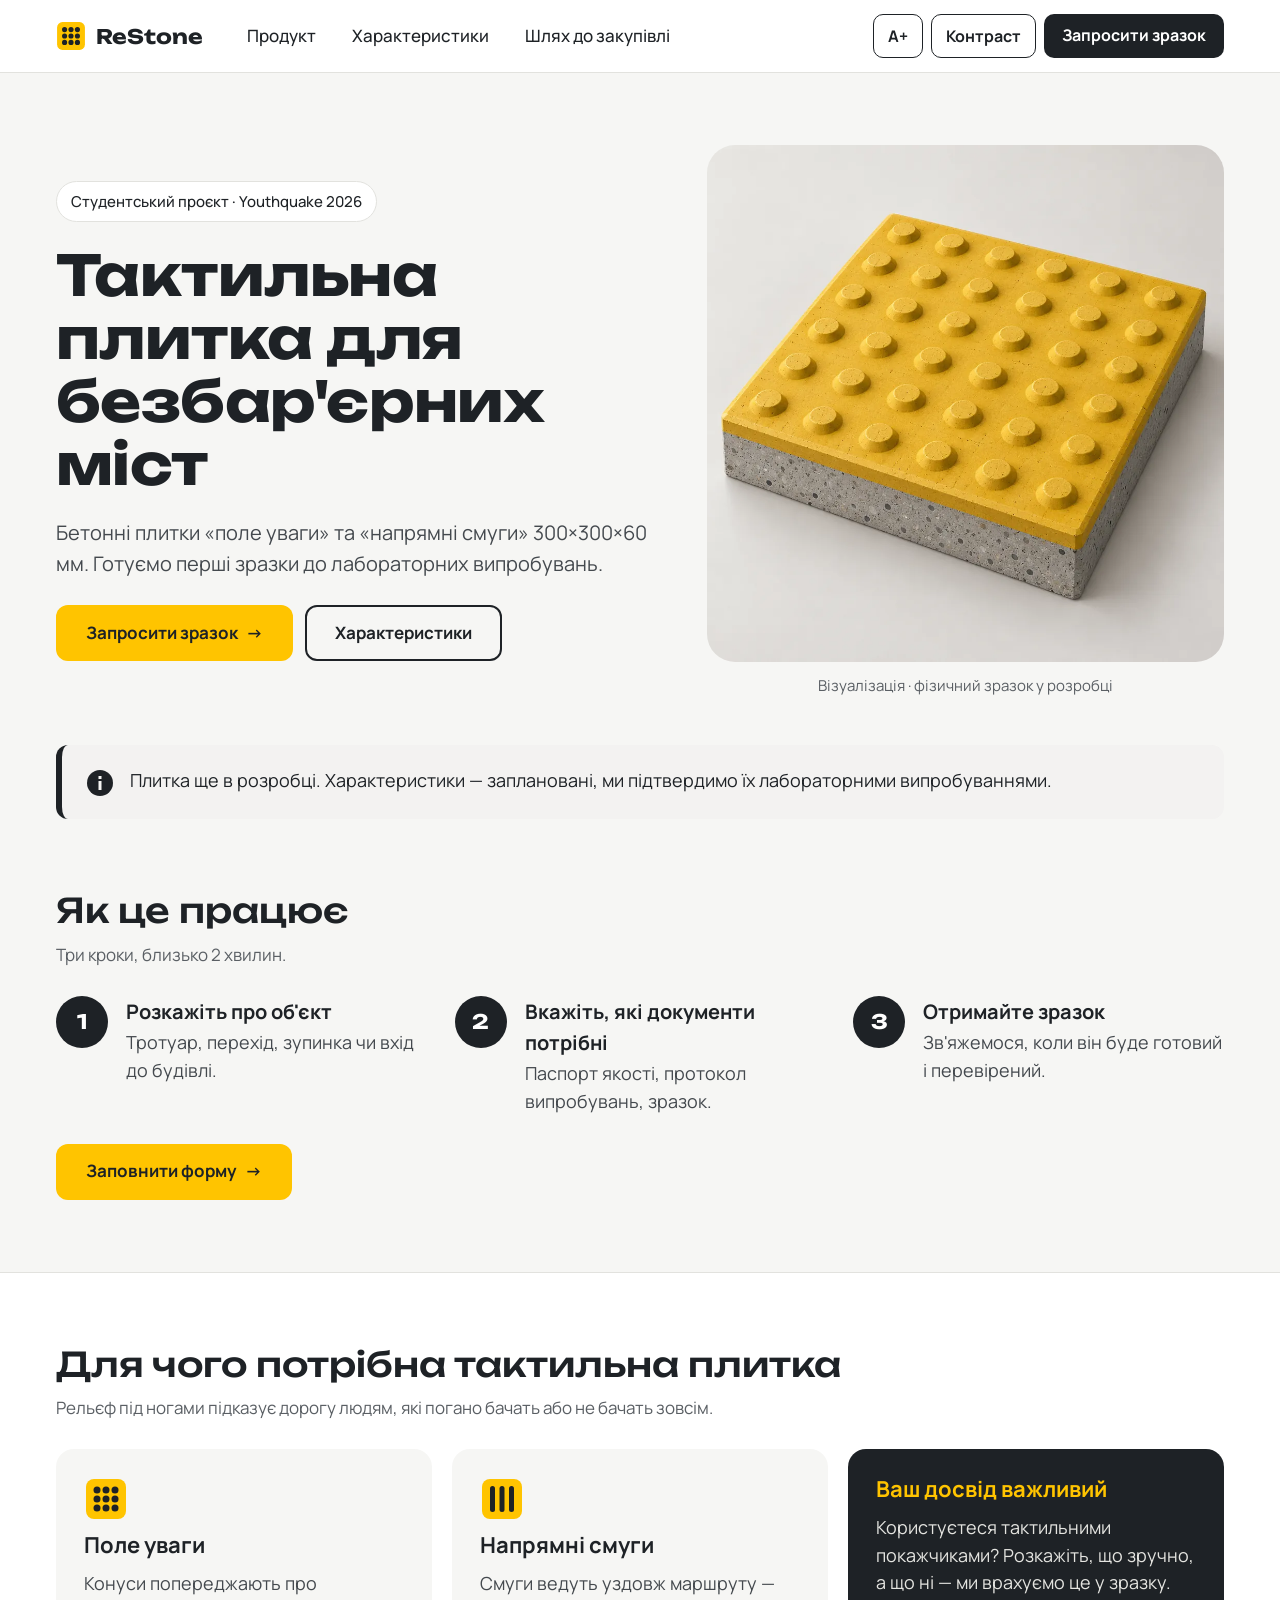
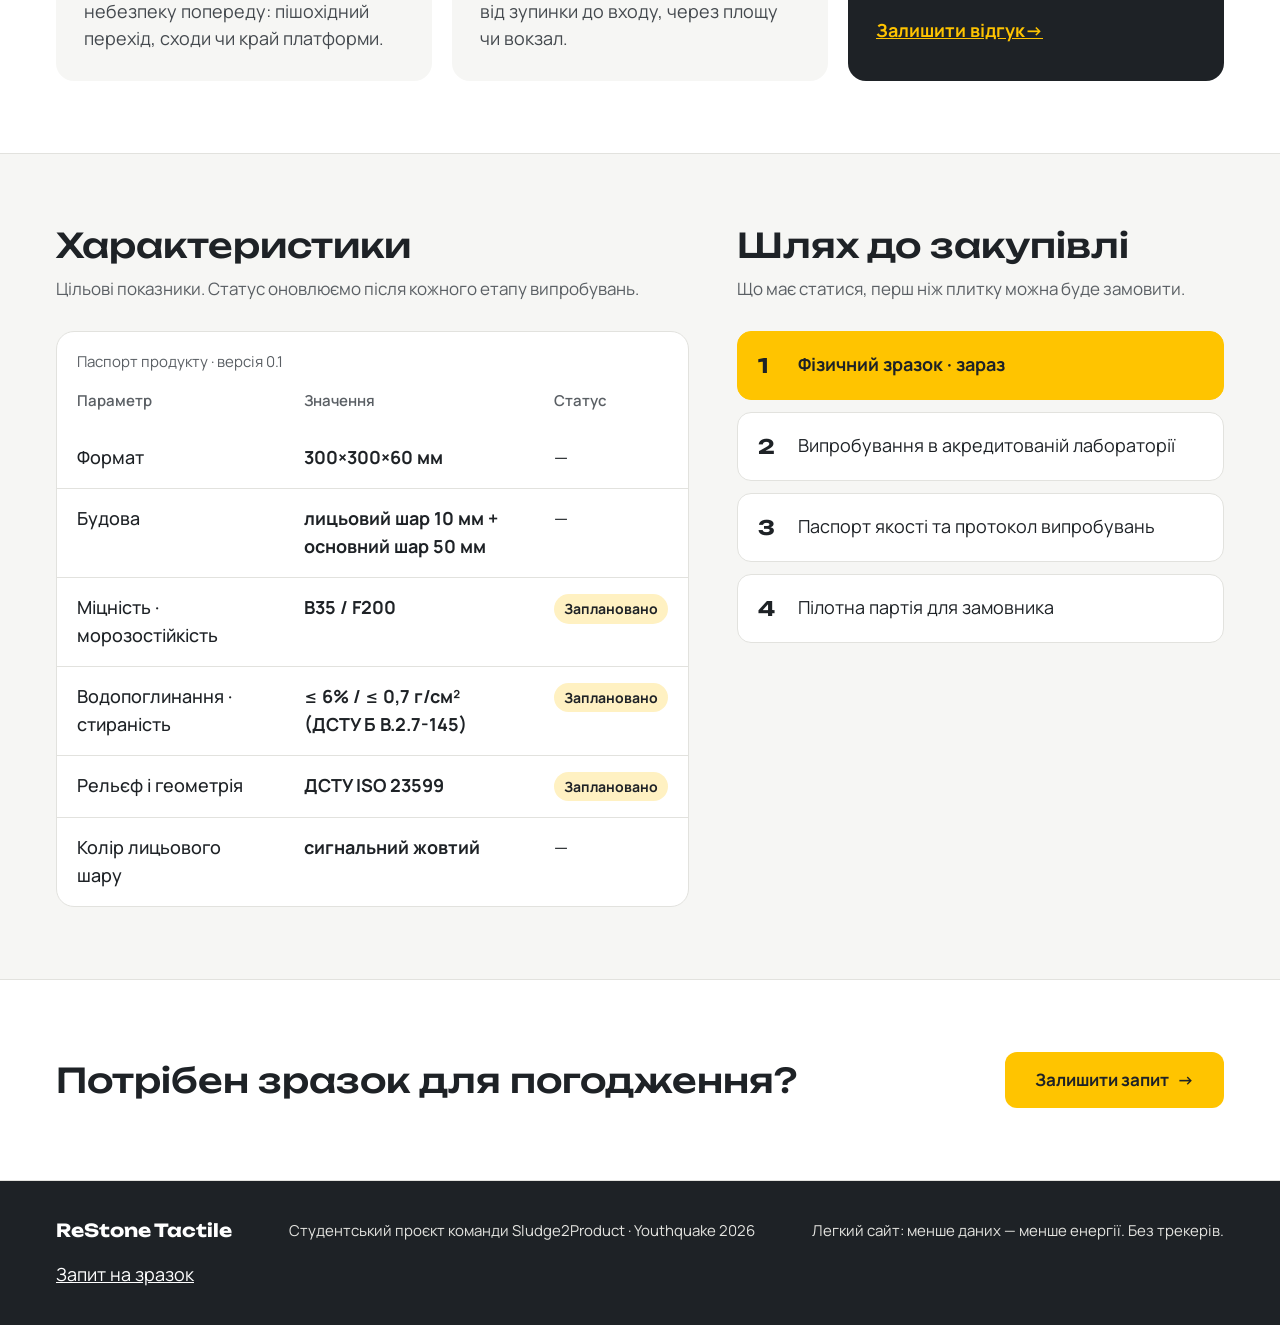
==== commit 4162da63: "Refactor HTML structure and improve accessibility features in index.html" ====
--- a/index.html
+++ b/index.html
@@ -1,182 +1,267 @@
 <!doctype html>
 <html lang="uk">
+
 <head>
-<meta charset="utf-8">
-<meta name="viewport" content="width=device-width, initial-scale=1">
-<title>ReStone Tactile — тактильна плитка для безбар'єрних міст</title>
-<meta name="description" content="Бетонна тактильна плитка «поле уваги» та «напрямні смуги» 300×300×60 мм. Студентський проєкт Youthquake 2026: готуємо перші зразки до лабораторних випробувань.">
-<meta name="theme-color" content="#FFC400">
-<meta property="og:type" content="website">
-<meta property="og:locale" content="uk_UA">
-<meta property="og:title" content="ReStone Tactile — тактильна плитка для безбар'єрних міст">
-<meta property="og:description" content="Бетонна тактильна плитка 300×300×60 мм. Залиште запит на зразок або відгук.">
-<meta property="og:image" content="img/og.jpg">
-<meta name="twitter:card" content="summary_large_image">
-<link rel="icon" href="img/favicon.svg" type="image/svg+xml">
-<script>
-  // Застосувати збережені налаштування доступності до першого малювання
-  (function () {
-    try {
-      var s = localStorage.getItem('rs-scale'); if (s && s !== '0') document.documentElement.setAttribute('data-scale', s);
-      if (localStorage.getItem('rs-contrast') === 'high') document.documentElement.setAttribute('data-contrast', 'high');
-    } catch (e) {}
-  })();
-</script>
-<link rel="preconnect" href="https://fonts.googleapis.com">
-<link rel="preconnect" href="https://fonts.gstatic.com" crossorigin>
-<link href="https://fonts.googleapis.com/css2?family=Manrope:wght@400;500;600;700&family=Unbounded:wght@500;700&display=swap" rel="stylesheet">
-<link rel="preload" as="image" href="img/tile.webp" type="image/webp">
-<link rel="stylesheet" href="styles.css">
+  <meta charset="utf-8">
+  <meta name="viewport" content="width=device-width, initial-scale=1">
+  <title>ReStone Tactile — тактильна плитка для безбар'єрних міст</title>
+  <meta name="description"
+    content="Бетонна тактильна плитка «поле уваги» та «напрямні смуги» 300×300×60 мм. Студентський проєкт Youthquake 2026: готуємо перші зразки до лабораторних випробувань.">
+  <meta name="theme-color" content="#FFC400">
+  <meta property="og:type" content="website">
+  <meta property="og:locale" content="uk_UA">
+  <meta property="og:title" content="ReStone Tactile — тактильна плитка для безбар'єрних міст">
+  <meta property="og:description" content="Бетонна тактильна плитка 300×300×60 мм. Залиште запит на зразок або відгук.">
+  <meta property="og:image" content="img/og.jpg">
+  <meta name="twitter:card" content="summary_large_image">
+  <link rel="icon" href="img/favicon.svg" type="image/svg+xml">
+  <script>
+    // Застосувати збережені налаштування доступності до першого малювання
+    (function () {
+      try {
+        var s = localStorage.getItem('rs-scale'); if (s && s !== '0') document.documentElement.setAttribute('data-scale', s);
+        if (localStorage.getItem('rs-contrast') === 'high') document.documentElement.setAttribute('data-contrast', 'high');
+      } catch (e) { }
+    })();
+  </script>
+  <link rel="preconnect" href="https://fonts.googleapis.com">
+  <link rel="preconnect" href="https://fonts.gstatic.com" crossorigin>
+  <link
+    href="https://fonts.googleapis.com/css2?family=Manrope:wght@400;500;600;700&family=Unbounded:wght@500;700&display=swap"
+    rel="stylesheet">
+  <link rel="preload" as="image" href="img/tile.webp" type="image/webp">
+  <link rel="stylesheet" href="styles.css">
 </head>
+
 <body>
-<a class="skip-link" href="#main">Перейти до змісту</a>
-
-<header class="site-header">
-  <div class="wrap header-row">
-    <a class="logo" href="index.html" aria-label="ReStone — на головну">
-      <svg width="30" height="30" viewBox="0 0 28 28" aria-hidden="true"><rect x="1" y="1" width="26" height="26" rx="5" fill="#FFC400"/><g fill="#1E2226"><circle cx="8" cy="8" r="2.4"/><circle cx="14" cy="8" r="2.4"/><circle cx="20" cy="8" r="2.4"/><circle cx="8" cy="14" r="2.4"/><circle cx="14" cy="14" r="2.4"/><circle cx="20" cy="14" r="2.4"/><circle cx="8" cy="20" r="2.4"/><circle cx="14" cy="20" r="2.4"/><circle cx="20" cy="20" r="2.4"/></g></svg>
-      ReStone
-    </a>
-    <button class="nav-toggle" type="button" aria-expanded="false" aria-controls="nav-panel">
-      <svg width="20" height="20" viewBox="0 0 20 20" aria-hidden="true"><path d="M2 5h16M2 10h16M2 15h16" stroke="currentColor" stroke-width="2" stroke-linecap="round"/></svg>
-      Меню
-    </button>
-    <div class="nav-panel" id="nav-panel">
-      <nav class="main-nav" aria-label="Основне меню">
-        <ul>
-          <li><a href="#product">Продукт</a></li>
-          <li><a href="#specs">Характеристики</a></li>
-          <li><a href="#path">Шлях до закупівлі</a></li>
-        </ul>
-      </nav>
-      <div class="tools">
-        <button class="tool-btn" type="button" data-action="scale" aria-pressed="false" aria-label="Збільшити шрифт">A+</button>
-        <button class="tool-btn" type="button" data-action="contrast" aria-pressed="false">Контраст</button>
-        <a class="btn btn-dark btn-sm" href="form.html">Запросити зразок</a>
+  <a class="skip-link" href="#main">Перейти до змісту</a>
+
+  <header class="site-header">
+    <div class="wrap header-row">
+      <a class="logo" href="index.html" aria-label="ReStone — на головну">
+        <svg width="30" height="30" viewBox="0 0 28 28" aria-hidden="true">
+          <rect x="1" y="1" width="26" height="26" rx="5" fill="#FFC400" />
+          <g fill="#1E2226">
+            <circle cx="8" cy="8" r="2.4" />
+            <circle cx="14" cy="8" r="2.4" />
+            <circle cx="20" cy="8" r="2.4" />
+            <circle cx="8" cy="14" r="2.4" />
+            <circle cx="14" cy="14" r="2.4" />
+            <circle cx="20" cy="14" r="2.4" />
+            <circle cx="8" cy="20" r="2.4" />
+            <circle cx="14" cy="20" r="2.4" />
+            <circle cx="20" cy="20" r="2.4" />
+          </g>
+        </svg>
+        ReStone
+      </a>
+      <button class="nav-toggle" type="button" aria-expanded="false" aria-controls="nav-panel">
+        <svg width="20" height="20" viewBox="0 0 20 20" aria-hidden="true">
+          <path d="M2 5h16M2 10h16M2 15h16" stroke="currentColor" stroke-width="2" stroke-linecap="round" />
+        </svg>
+        Меню
+      </button>
+      <div class="nav-panel" id="nav-panel">
+        <nav class="main-nav" aria-label="Основне меню">
+          <ul>
+            <li><a href="#product">Продукт</a></li>
+            <li><a href="#specs">Характеристики</a></li>
+            <li><a href="#path">Шлях до закупівлі</a></li>
+          </ul>
+        </nav>
+        <div class="tools">
+          <button class="tool-btn" type="button" data-action="scale" aria-pressed="false"
+            aria-label="Збільшити шрифт">A+</button>
+          <button class="tool-btn" type="button" data-action="contrast" aria-pressed="false">Контраст</button>
+          <a class="btn btn-dark btn-sm" href="form.html">Запросити зразок</a>
+        </div>
       </div>
     </div>
-  </div>
-</header>
-
-<main id="main" tabindex="-1">
-
-  <section class="hero" aria-labelledby="hero-title">
-    <div class="wrap hero-grid">
-      <div class="hero-text">
-        <span class="pill">Студентський проєкт · Youthquake 2026</span>
-        <h1 id="hero-title">Тактильна плитка для безбар'єрних міст</h1>
-        <p class="hero-sub">Бетонні плитки «поле уваги» та «напрямні смуги» 300×300×60 мм. Готуємо перші зразки до лабораторних випробувань.</p>
-        <div class="hero-actions">
-          <a class="btn btn-primary" href="form.html">Запросити зразок <span aria-hidden="true">→</span></a>
-          <a class="btn btn-outline" href="#specs">Характеристики</a>
-        </div>
-      </div>
-      <figure class="tile-figure">
-        <div class="tile-frame">
-          <img src="img/tile.webp" width="1000" height="1000" fetchpriority="high"
-               alt="Візуалізація двошарової бетонної тактильної плитки: жовтий лицьовий шар із конусами «поле уваги» і сірий бетонний основний шар">
-        </div>
-        <figcaption>Візуалізація · фізичний зразок у розробці</figcaption>
-      </figure>
+  </header>
+
+  <main id="main" tabindex="-1">
+
+    <section class="hero" aria-labelledby="hero-title">
+      <div class="wrap hero-grid">
+        <div class="hero-text">
+          <span class="pill">Студентський проєкт · Youthquake 2026</span>
+          <h1 id="hero-title">Тактильна плитка для безбар'єрних міст</h1>
+          <p class="hero-sub">Бетонні плитки «поле уваги» та «напрямні смуги» 300×300×60 мм. Готуємо перші зразки до
+            лабораторних випробувань.</p>
+          <div class="hero-actions">
+            <a class="btn btn-primary" href="form.html">Запросити зразок <span aria-hidden="true">→</span></a>
+            <a class="btn btn-outline" href="#specs">Характеристики</a>
+          </div>
+        </div>
+        <figure class="tile-figure">
+          <div class="tile-frame">
+            <img src="img/tile.webp" width="1000" height="1000" fetchpriority="high"
+              alt="Візуалізація двошарової бетонної тактильної плитки: жовтий лицьовий шар із конусами «поле уваги» і сірий бетонний основний шар">
+          </div>
+          <figcaption>Візуалізація · фізичний зразок у розробці</figcaption>
+        </figure>
+      </div>
+    </section>
+
+    <div class="wrap">
+      <div class="note" role="note">
+        <svg width="28" height="28" viewBox="0 0 28 28" aria-hidden="true">
+          <circle cx="14" cy="14" r="13" fill="currentColor" />
+          <rect x="12.5" y="12" width="3" height="9" fill="var(--bg)" />
+          <rect x="12.5" y="7" width="3" height="3" fill="var(--bg)" />
+        </svg>
+        <p>Плитка ще в розробці. Характеристики — заплановані, ми підтвердимо їх лабораторними випробуваннями.</p>
+      </div>
     </div>
-  </section>
-
-  <div class="wrap">
-    <div class="note" role="note">
-      <svg width="28" height="28" viewBox="0 0 28 28" aria-hidden="true"><circle cx="14" cy="14" r="13" fill="currentColor"/><rect x="12.5" y="12" width="3" height="9" fill="var(--bg)"/><rect x="12.5" y="7" width="3" height="3" fill="var(--bg)"/></svg>
-      <p>Плитка ще в розробці. Характеристики — заплановані, ми підтвердимо їх лабораторними випробуваннями.</p>
+
+    <section class="section" aria-labelledby="how-title">
+      <div class="wrap">
+        <h2 class="section-title" id="how-title">Як це працює</h2>
+        <p class="section-lead">Три кроки, близько 2 хвилин.</p>
+        <ol class="steps">
+          <li><span class="step-num" aria-hidden="true">1</span>
+            <div><strong>Розкажіть про об'єкт</strong><span>Тротуар, перехід, зупинка чи вхід до будівлі.</span></div>
+          </li>
+          <li><span class="step-num" aria-hidden="true">2</span>
+            <div><strong>Вкажіть, які документи потрібні</strong><span>Паспорт якості, протокол випробувань,
+                зразок.</span></div>
+          </li>
+          <li><span class="step-num" aria-hidden="true">3</span>
+            <div><strong>Отримайте зразок</strong><span>Зв'яжемося, коли він буде готовий і перевірений.</span></div>
+          </li>
+        </ol>
+        <p style="margin-top:28px"><a class="btn btn-primary" href="form.html">Заповнити форму <span
+              aria-hidden="true">→</span></a></p>
+      </div>
+    </section>
+
+    <section class="section section-white" id="product" aria-labelledby="product-title">
+      <div class="wrap">
+        <h2 class="section-title" id="product-title">Для чого потрібна тактильна плитка</h2>
+        <p class="section-lead">Рельєф під ногами підказує дорогу людям, які погано бачать або не бачать зовсім.</p>
+        <div class="cards">
+          <article class="card">
+            <svg width="44" height="44" viewBox="0 0 44 44" aria-hidden="true">
+              <rect x="2" y="2" width="40" height="40" rx="8" fill="#FFC400" />
+              <g fill="#1E2226">
+                <circle cx="13" cy="13" r="3.5" />
+                <circle cx="22" cy="13" r="3.5" />
+                <circle cx="31" cy="13" r="3.5" />
+                <circle cx="13" cy="22" r="3.5" />
+                <circle cx="22" cy="22" r="3.5" />
+                <circle cx="31" cy="22" r="3.5" />
+                <circle cx="13" cy="31" r="3.5" />
+                <circle cx="22" cy="31" r="3.5" />
+                <circle cx="31" cy="31" r="3.5" />
+              </g>
+            </svg>
+            <h3>Поле уваги</h3>
+            <p>Конуси попереджають про небезпеку попереду: пішохідний перехід, сходи чи край платформи.</p>
+          </article>
+          <article class="card">
+            <svg width="44" height="44" viewBox="0 0 44 44" aria-hidden="true">
+              <rect x="2" y="2" width="40" height="40" rx="8" fill="#FFC400" />
+              <g fill="#1E2226">
+                <rect x="10" y="9" width="5" height="26" rx="2.5" />
+                <rect x="19.5" y="9" width="5" height="26" rx="2.5" />
+                <rect x="29" y="9" width="5" height="26" rx="2.5" />
+              </g>
+            </svg>
+            <h3>Напрямні смуги</h3>
+            <p>Смуги ведуть уздовж маршруту — від зупинки до входу, через площу чи вокзал.</p>
+          </article>
+          <article class="card card-dark">
+            <h3>Ваш досвід важливий</h3>
+            <p>Користуєтеся тактильними покажчиками? Розкажіть, що зручно, а що ні — ми врахуємо це у зразку.</p>
+            <a href="form.html">Залишити відгук <span aria-hidden="true">→</span></a>
+          </article>
+        </div>
+      </div>
+    </section>
+
+    <section class="section" aria-labelledby="specs-title">
+      <div class="wrap specs-grid">
+        <div id="specs">
+          <h2 class="section-title" id="specs-title">Характеристики</h2>
+          <p class="section-lead">Цільові показники. Статус оновлюємо після кожного етапу випробувань.</p>
+          <div class="spec">
+            <table>
+              <caption>Паспорт продукту · версія 0.1</caption>
+              <thead>
+                <tr>
+                  <th scope="col">Параметр</th>
+                  <th scope="col">Значення</th>
+                  <th scope="col">Статус</th>
+                </tr>
+              </thead>
+              <tbody>
+                <tr>
+                  <th scope="row">Формат</th>
+                  <td class="val">300×300×60 мм</td>
+                  <td class="empty">—</td>
+                </tr>
+                <tr>
+                  <th scope="row">Будова</th>
+                  <td class="val">лицьовий шар 10 мм + основний шар 50 мм</td>
+                  <td class="empty">—</td>
+                </tr>
+                <tr>
+                  <th scope="row">Міцність · морозостійкість</th>
+                  <td class="val">B35 / F200</td>
+                  <td><span class="badge">Заплановано</span></td>
+                </tr>
+                <tr>
+                  <th scope="row">Водопоглинання · стираність</th>
+                  <td class="val">≤ 6% / ≤ 0,7 г/см² (ДСТУ Б В.2.7-145)</td>
+                  <td><span class="badge">Заплановано</span></td>
+                </tr>
+                <tr>
+                  <th scope="row">Рельєф і геометрія</th>
+                  <td class="val">ДСТУ ISO 23599</td>
+                  <td><span class="badge">Заплановано</span></td>
+                </tr>
+                <tr>
+                  <th scope="row">Колір лицьового шару</th>
+                  <td class="val">сигнальний жовтий</td>
+                  <td class="empty">—</td>
+                </tr>
+              </tbody>
+            </table>
+          </div>
+        </div>
+        <div id="path">
+          <h2 class="section-title">Шлях до закупівлі</h2>
+          <p class="section-lead">Що має статися, перш ніж плитку можна буде замовити.</p>
+          <ol class="path">
+            <li class="step-row is-now"><b aria-hidden="true">1</b><span>Фізичний зразок<span class="visually-hidden"> —
+                  поточний етап</span> · зараз</span></li>
+            <li class="step-row"><b aria-hidden="true">2</b><span>Випробування в акредитованій лабораторії</span></li>
+            <li class="step-row"><b aria-hidden="true">3</b><span>Паспорт якості та протокол випробувань</span></li>
+            <li class="step-row"><b aria-hidden="true">4</b><span>Пілотна партія для замовника</span></li>
+          </ol>
+        </div>
+      </div>
+    </section>
+
+    <section class="section section-white" aria-labelledby="cta-title">
+      <div class="wrap" style="display:flex;flex-wrap:wrap;gap:20px;justify-content:space-between;align-items:center">
+        <h2 class="section-title" id="cta-title" style="margin:0">Потрібен зразок для погодження?</h2>
+        <a class="btn btn-primary" href="form.html">Залишити запит <span aria-hidden="true">→</span></a>
+      </div>
+    </section>
+
+  </main>
+
+  <footer class="site-footer">
+    <div class="wrap footer-row">
+      <span class="footer-brand">ReStone Tactile</span>
+      <p>Студентський проєкт команди Sludge2Product · Youthquake 2026</p>
+      <p>Легкий сайт: менше даних — менше енергії. Без трекерів.</p>
+      <a href="form.html">Запит на зразок</a>
     </div>
-  </div>
-
-  <section class="section" aria-labelledby="how-title">
-    <div class="wrap">
-      <h2 class="section-title" id="how-title">Як це працює</h2>
-      <p class="section-lead">Три кроки, близько 2 хвилин.</p>
-      <ol class="steps">
-        <li><span class="step-num" aria-hidden="true">1</span><div><strong>Розкажіть про об'єкт</strong><span>Тротуар, перехід, зупинка чи вхід до будівлі.</span></div></li>
-        <li><span class="step-num" aria-hidden="true">2</span><div><strong>Вкажіть, які документи потрібні</strong><span>Паспорт якості, протокол випробувань, зразок.</span></div></li>
-        <li><span class="step-num" aria-hidden="true">3</span><div><strong>Отримайте зразок</strong><span>Зв'яжемося, коли він буде готовий і перевірений.</span></div></li>
-      </ol>
-      <p style="margin-top:28px"><a class="btn btn-primary" href="form.html">Заповнити форму <span aria-hidden="true">→</span></a></p>
-    </div>
-  </section>
-
-  <section class="section section-white" id="product" aria-labelledby="product-title">
-    <div class="wrap">
-      <h2 class="section-title" id="product-title">Для чого потрібна тактильна плитка</h2>
-      <p class="section-lead">Рельєф під ногами підказує дорогу людям, які погано бачать або не бачать зовсім.</p>
-      <div class="cards">
-        <article class="card">
-          <svg width="44" height="44" viewBox="0 0 44 44" aria-hidden="true"><rect x="2" y="2" width="40" height="40" rx="8" fill="#FFC400"/><g fill="#1E2226"><circle cx="13" cy="13" r="3.5"/><circle cx="22" cy="13" r="3.5"/><circle cx="31" cy="13" r="3.5"/><circle cx="13" cy="22" r="3.5"/><circle cx="22" cy="22" r="3.5"/><circle cx="31" cy="22" r="3.5"/><circle cx="13" cy="31" r="3.5"/><circle cx="22" cy="31" r="3.5"/><circle cx="31" cy="31" r="3.5"/></g></svg>
-          <h3>Поле уваги</h3>
-          <p>Конуси попереджають про небезпеку попереду: пішохідний перехід, сходи чи край платформи.</p>
-        </article>
-        <article class="card">
-          <svg width="44" height="44" viewBox="0 0 44 44" aria-hidden="true"><rect x="2" y="2" width="40" height="40" rx="8" fill="#FFC400"/><g fill="#1E2226"><rect x="10" y="9" width="5" height="26" rx="2.5"/><rect x="19.5" y="9" width="5" height="26" rx="2.5"/><rect x="29" y="9" width="5" height="26" rx="2.5"/></g></svg>
-          <h3>Напрямні смуги</h3>
-          <p>Смуги ведуть уздовж маршруту — від зупинки до входу, через площу чи вокзал.</p>
-        </article>
-        <article class="card card-dark">
-          <h3>Ваш досвід важливий</h3>
-          <p>Користуєтеся тактильними покажчиками? Розкажіть, що зручно, а що ні — ми врахуємо це у зразку.</p>
-          <a href="form.html">Залишити відгук <span aria-hidden="true">→</span></a>
-        </article>
-      </div>
-    </div>
-  </section>
-
-  <section class="section" aria-labelledby="specs-title">
-    <div class="wrap specs-grid">
-      <div id="specs">
-        <h2 class="section-title" id="specs-title">Характеристики</h2>
-        <p class="section-lead">Цільові показники. Статус оновлюємо після кожного етапу випробувань.</p>
-        <div class="spec">
-          <table>
-            <caption>Паспорт продукту · версія 0.1</caption>
-            <thead>
-              <tr><th scope="col">Параметр</th><th scope="col">Значення</th><th scope="col">Статус</th></tr>
-            </thead>
-            <tbody>
-              <tr><th scope="row">Формат</th><td class="val">300×300×60 мм</td><td class="empty">—</td></tr>
-              <tr><th scope="row">Будова</th><td class="val">лицьовий шар 10 мм + основний шар 50 мм</td><td class="empty">—</td></tr>
-              <tr><th scope="row">Міцність · морозостійкість · водонепроникність</th><td class="val">B35 / F200 / W6</td><td><span class="badge">Заплановано</span></td></tr>
-              <tr><th scope="row">Рельєф і геометрія</th><td class="val">ДСТУ ISO 23599</td><td><span class="badge">Заплановано</span></td></tr>
-              <tr><th scope="row">Колір лицьового шару</th><td class="val">сигнальний жовтий</td><td class="empty">—</td></tr>
-            </tbody>
-          </table>
-        </div>
-      </div>
-      <div id="path">
-        <h2 class="section-title">Шлях до закупівлі</h2>
-        <p class="section-lead">Що має статися, перш ніж плитку можна буде замовити.</p>
-        <ol class="path">
-          <li class="step-row is-now"><b aria-hidden="true">1</b><span>Фізичний зразок<span class="visually-hidden"> — поточний етап</span> · зараз</span></li>
-          <li class="step-row"><b aria-hidden="true">2</b><span>Випробування в акредитованій лабораторії</span></li>
-          <li class="step-row"><b aria-hidden="true">3</b><span>Паспорт якості та протокол випробувань</span></li>
-          <li class="step-row"><b aria-hidden="true">4</b><span>Пілотна партія для замовника</span></li>
-        </ol>
-      </div>
-    </div>
-  </section>
-
-  <section class="section section-white" aria-labelledby="cta-title">
-    <div class="wrap" style="display:flex;flex-wrap:wrap;gap:20px;justify-content:space-between;align-items:center">
-      <h2 class="section-title" id="cta-title" style="margin:0">Потрібен зразок для погодження?</h2>
-      <a class="btn btn-primary" href="form.html">Залишити запит <span aria-hidden="true">→</span></a>
-    </div>
-  </section>
-
-</main>
-
-<footer class="site-footer">
-  <div class="wrap footer-row">
-    <span class="footer-brand">ReStone Tactile</span>
-    <p>Студентський проєкт команди Sludge2Product · Youthquake 2026</p>
-    <p>Легкий сайт: менше даних — менше енергії. Без трекерів.</p>
-    <a href="form.html">Запит на зразок</a>
-  </div>
-</footer>
-
-<script src="app.js" defer></script>
+  </footer>
+
+  <script src="app.js" defer></script>
 </body>
-</html>
+
+</html>
--- a/styles.css
+++ b/styles.css
@@ -1,4 +1,9 @@
 /* ReStone Tactile — стилі. Mobile-first, без фреймворків. */
+
+/* Атрибут hidden завжди ховає елемент, навіть якщо в нього є display */
+[hidden] {
+  display: none !important;
+}
 
 :root {
   --bg: #F6F6F4;
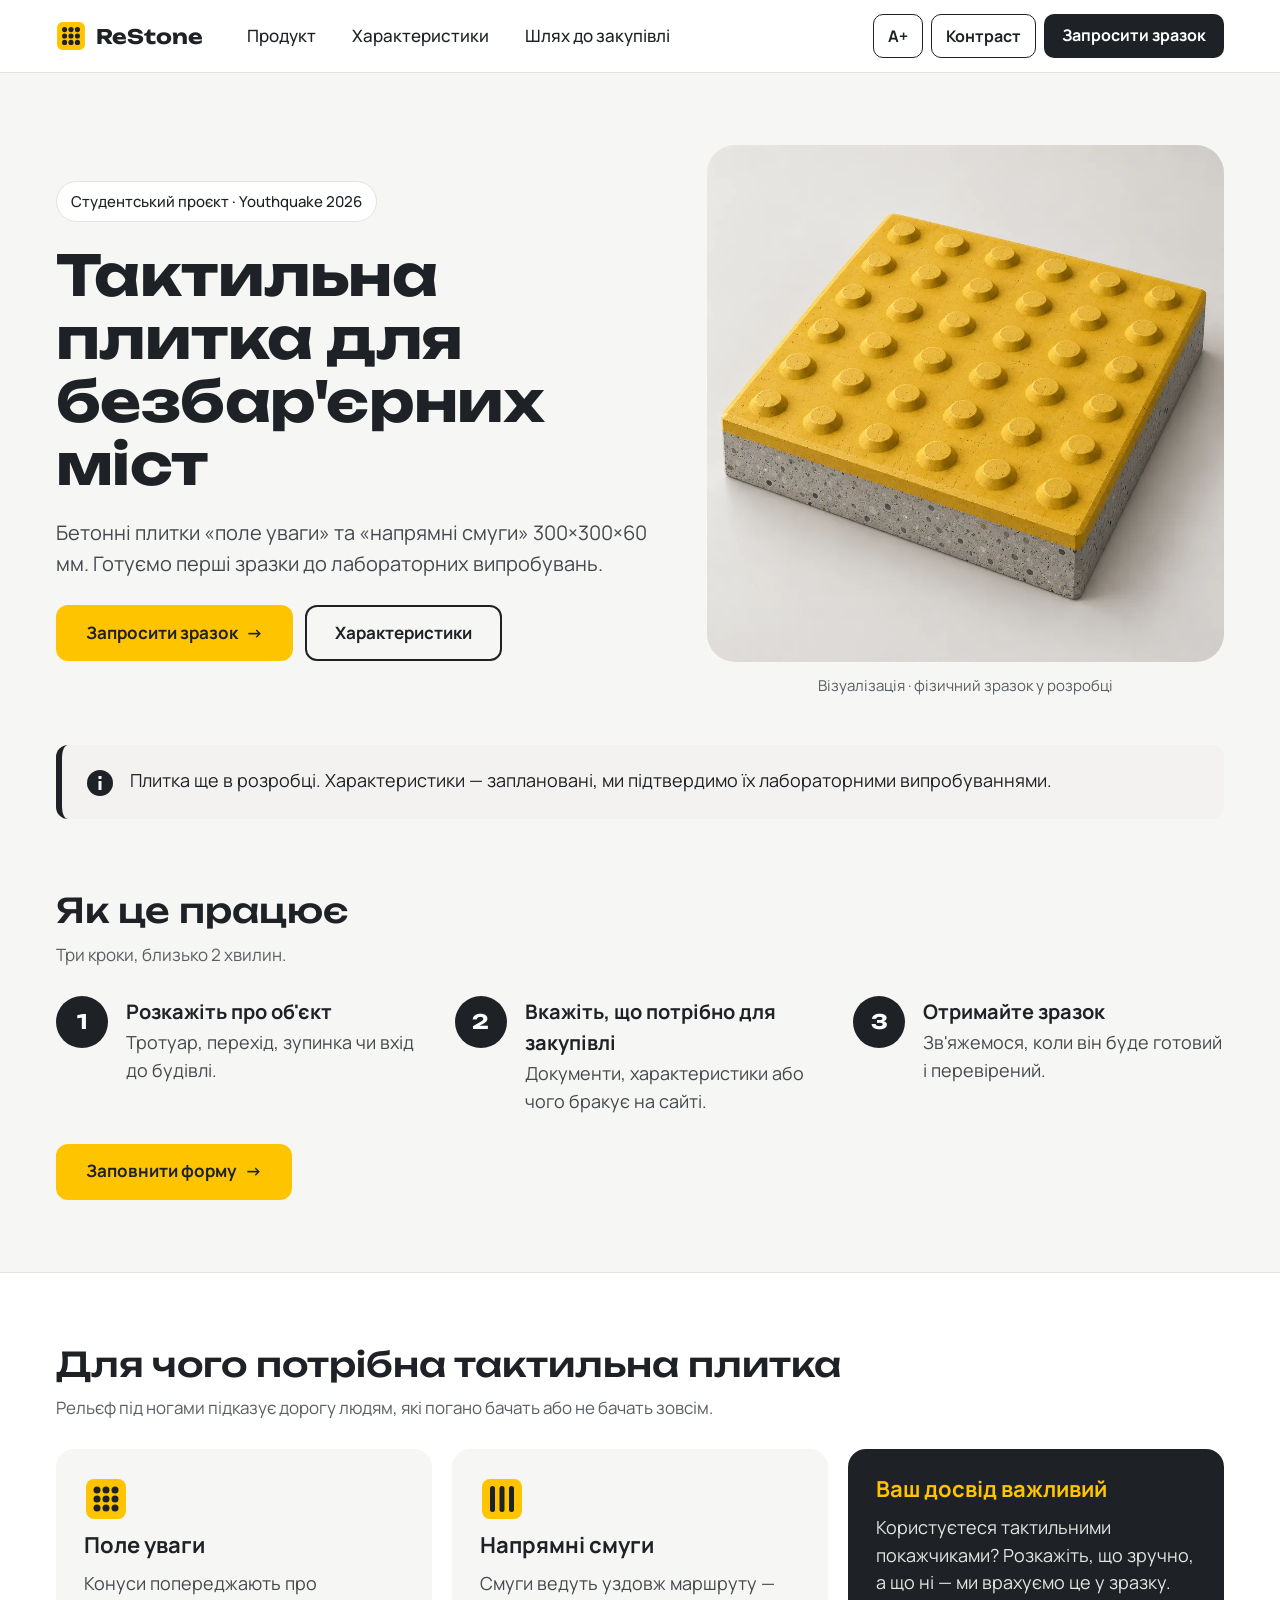
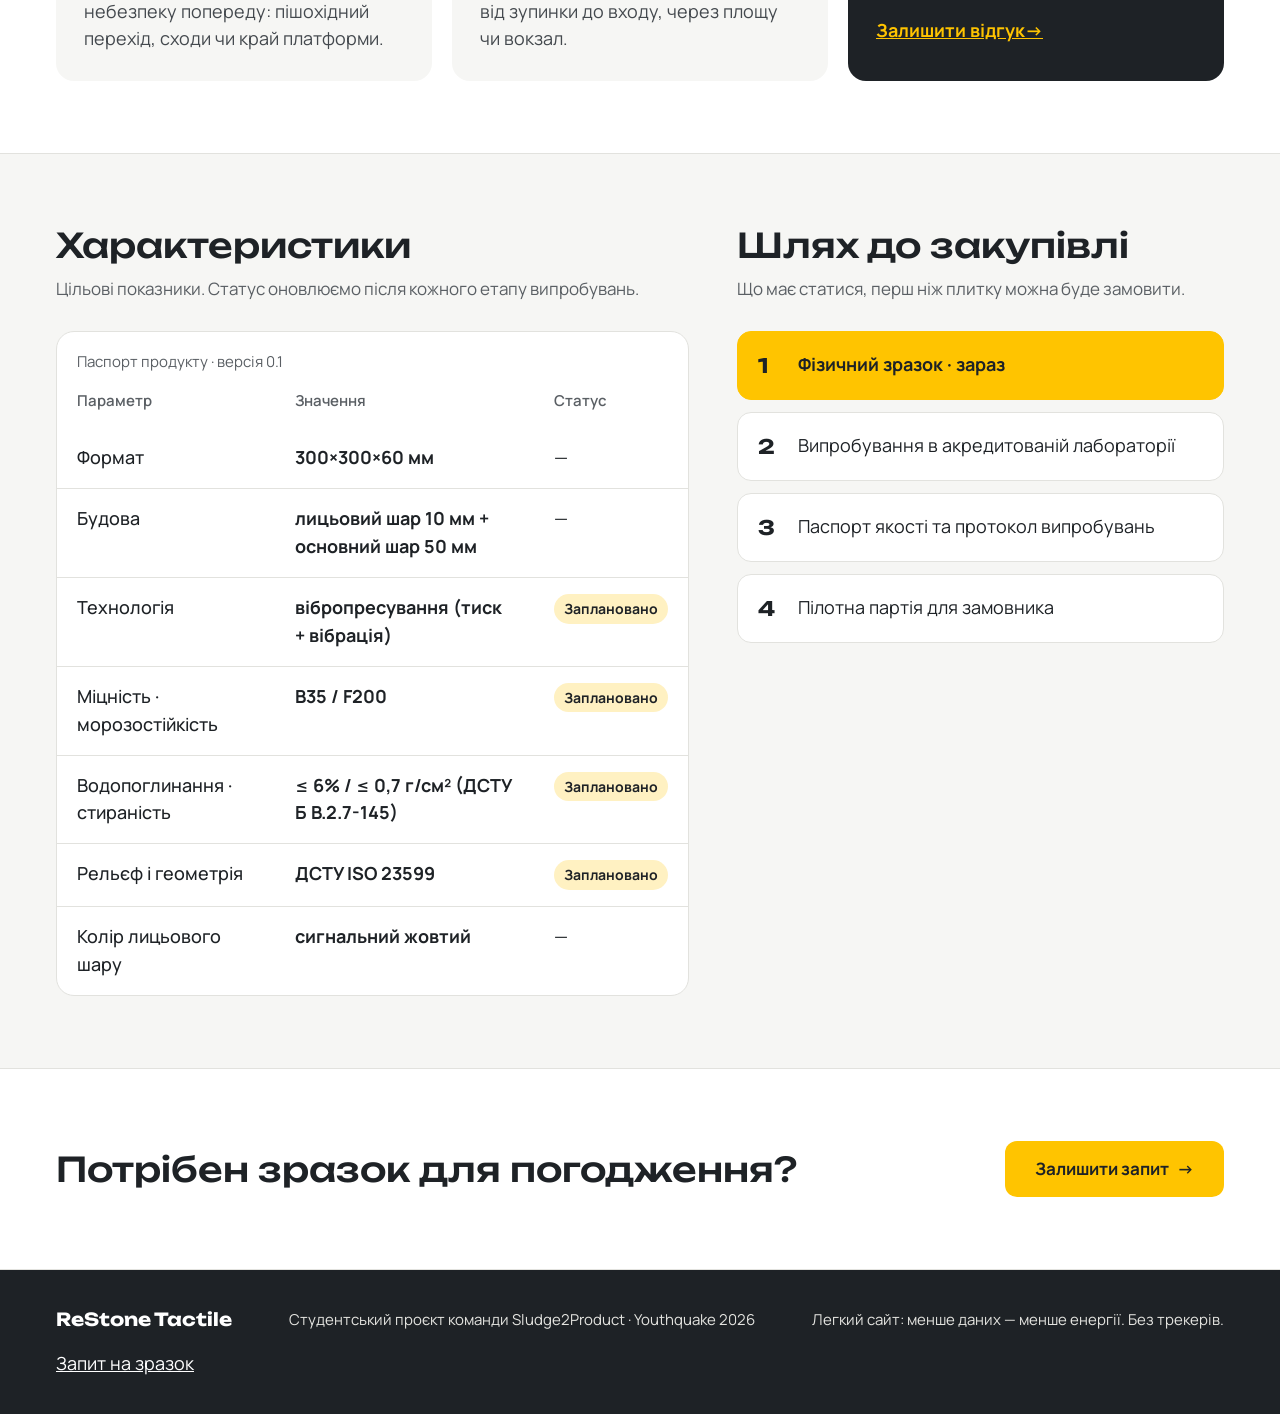
==== commit 81b07011: "Update procurement instructions and add technology details in index.html" ====
--- a/index.html
+++ b/index.html
@@ -123,8 +123,8 @@
             <div><strong>Розкажіть про об'єкт</strong><span>Тротуар, перехід, зупинка чи вхід до будівлі.</span></div>
           </li>
           <li><span class="step-num" aria-hidden="true">2</span>
-            <div><strong>Вкажіть, які документи потрібні</strong><span>Паспорт якості, протокол випробувань,
-                зразок.</span></div>
+            <div><strong>Вкажіть, що потрібно для закупівлі</strong><span>Документи, характеристики або чого бракує на
+                сайті.</span></div>
           </li>
           <li><span class="step-num" aria-hidden="true">3</span>
             <div><strong>Отримайте зразок</strong><span>Зв'яжемося, коли він буде готовий і перевірений.</span></div>
@@ -206,6 +206,11 @@
                   <td class="empty">—</td>
                 </tr>
                 <tr>
+                  <th scope="row">Технологія</th>
+                  <td class="val">вібропресування (тиск + вібрація)</td>
+                  <td><span class="badge">Заплановано</span></td>
+                </tr>
+                <tr>
                   <th scope="row">Міцність · морозостійкість</th>
                   <td class="val">B35 / F200</td>
                   <td><span class="badge">Заплановано</span></td>
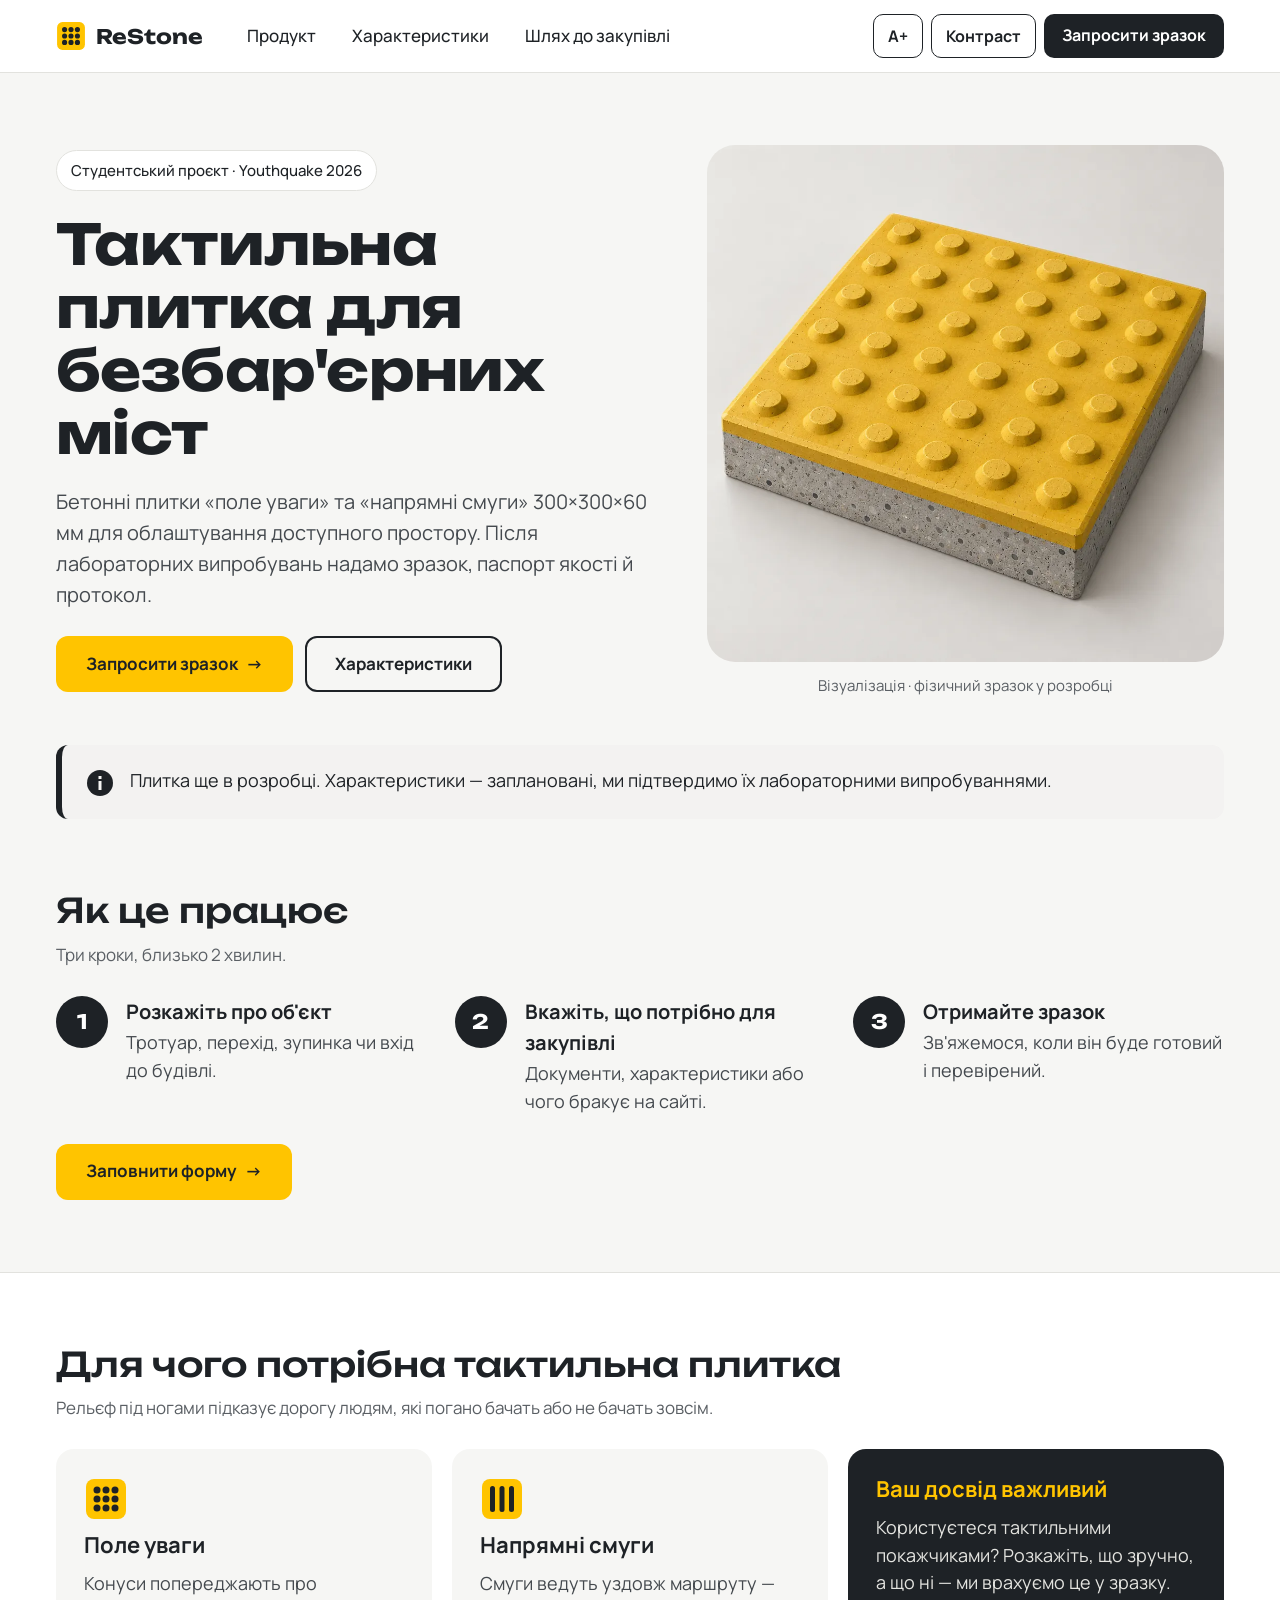
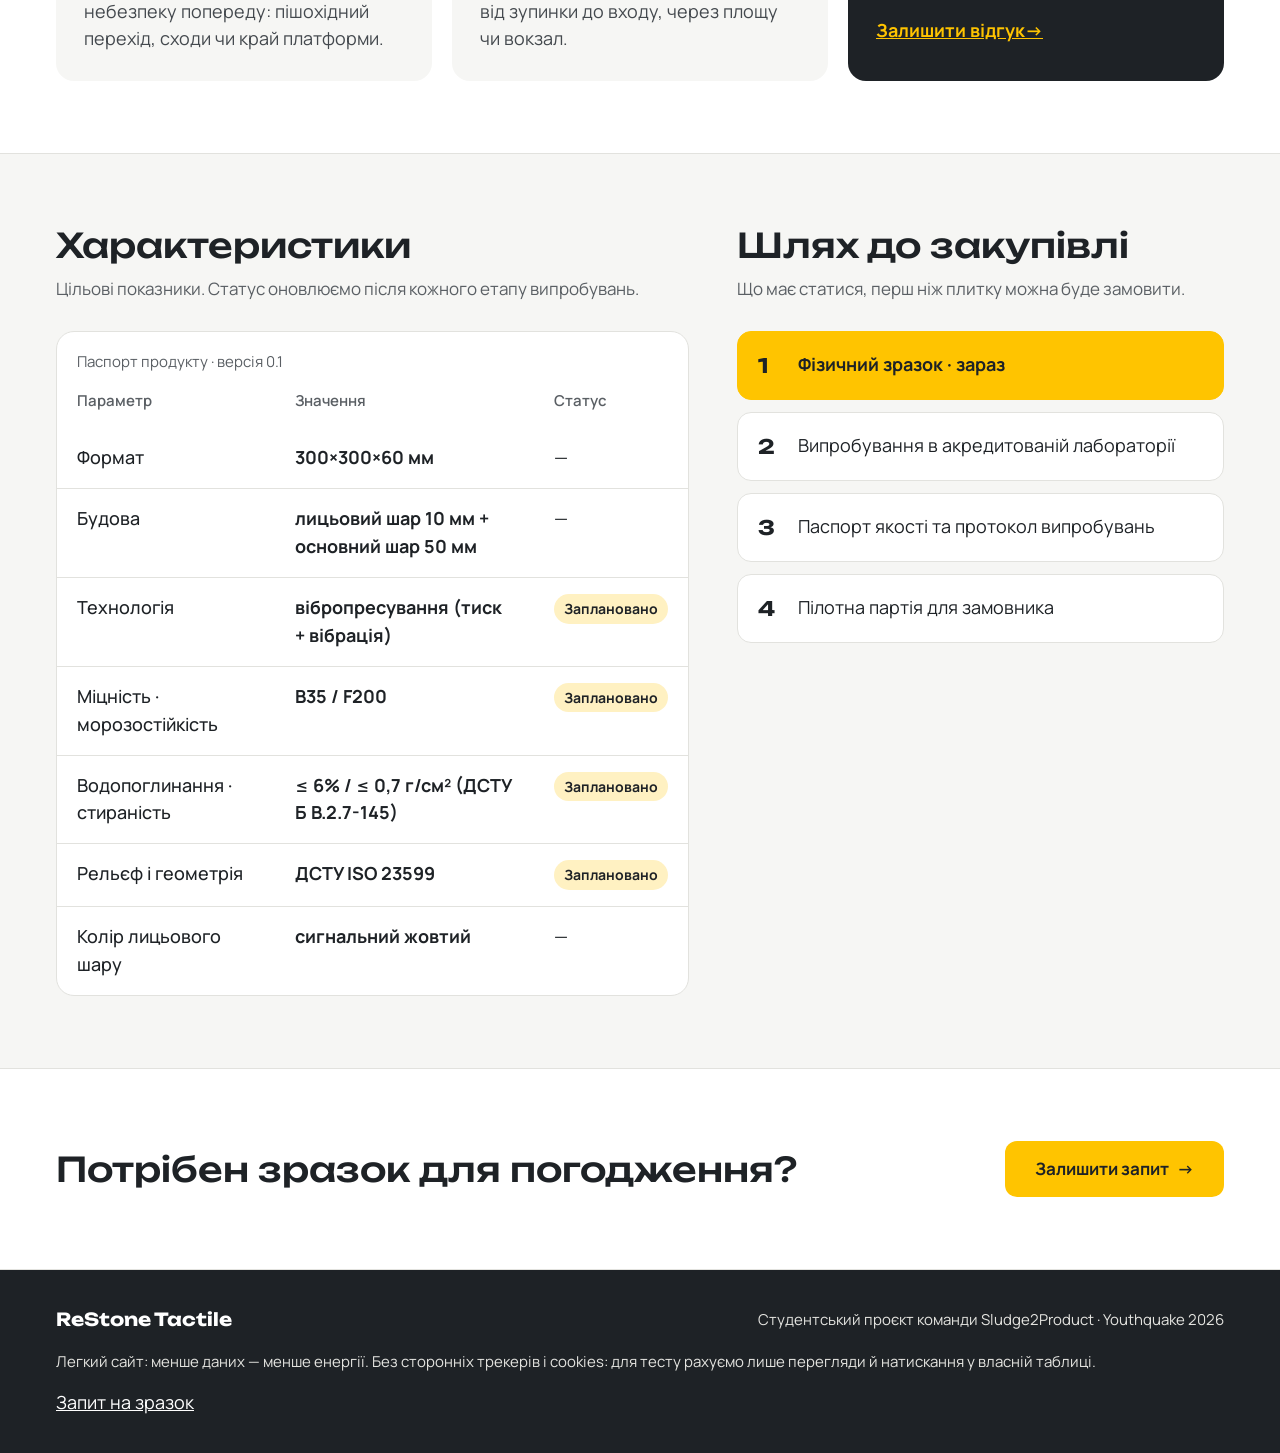
==== commit f41dbc2b: "Implement A/B testing for homepage content and track user interactions" ====
--- a/index.html
+++ b/index.html
@@ -23,7 +23,23 @@
         if (localStorage.getItem('rs-contrast') === 'high') document.documentElement.setAttribute('data-contrast', 'high');
       } catch (e) { }
     })();
+    // A/B-тест першого екрана: варіант береться з посилання (?v=a або ?v=b) і запам'ятовується
+    (function () {
+      var v = 'a';
+      try {
+        var q = new URLSearchParams(location.search).get('v');
+        if (q === 'a' || q === 'b') { v = q; localStorage.setItem('rs-v', v); }
+        else if (localStorage.getItem('rs-v') === 'b') v = 'b';
+      } catch (e) { }
+      document.documentElement.setAttribute('data-variant', v);
+    })();
   </script>
+  <style>
+    html:not([data-variant="b"]) .v-b,
+    html[data-variant="b"] .v-a {
+      display: none;
+    }
+  </style>
   <link rel="preconnect" href="https://fonts.googleapis.com">
   <link rel="preconnect" href="https://fonts.gstatic.com" crossorigin>
   <link
@@ -86,8 +102,13 @@
         <div class="hero-text">
           <span class="pill">Студентський проєкт · Youthquake 2026</span>
           <h1 id="hero-title">Тактильна плитка для безбар'єрних міст</h1>
-          <p class="hero-sub">Бетонні плитки «поле уваги» та «напрямні смуги» 300×300×60 мм. Готуємо перші зразки до
-            лабораторних випробувань.</p>
+          <!-- Варіант A: підготовка до закупівлі -->
+          <p class="hero-sub v-a">Бетонні плитки «поле уваги» та «напрямні смуги» 300×300×60 мм для облаштування
+            доступного простору. Після лабораторних випробувань надамо зразок, паспорт якості й протокол.</p>
+          <!-- Варіант B: + екологічний аргумент -->
+          <p class="hero-sub v-b">Бетонні плитки «поле уваги» та «напрямні смуги» 300×300×60 мм для облаштування
+            доступного простору — з частковим використанням залишків каменеобробки. Після лабораторних випробувань
+            надамо зразок, паспорт якості й протокол.</p>
           <div class="hero-actions">
             <a class="btn btn-primary" href="form.html">Запросити зразок <span aria-hidden="true">→</span></a>
             <a class="btn btn-outline" href="#specs">Характеристики</a>
@@ -261,11 +282,13 @@
     <div class="wrap footer-row">
       <span class="footer-brand">ReStone Tactile</span>
       <p>Студентський проєкт команди Sludge2Product · Youthquake 2026</p>
-      <p>Легкий сайт: менше даних — менше енергії. Без трекерів.</p>
+      <p>Легкий сайт: менше даних — менше енергії. Без сторонніх трекерів і cookies: для тесту рахуємо лише
+        перегляди й натискання у власній таблиці.</p>
       <a href="form.html">Запит на зразок</a>
     </div>
   </footer>
 
+  <script src="config.js"></script>
   <script src="app.js" defer></script>
 </body>
 
